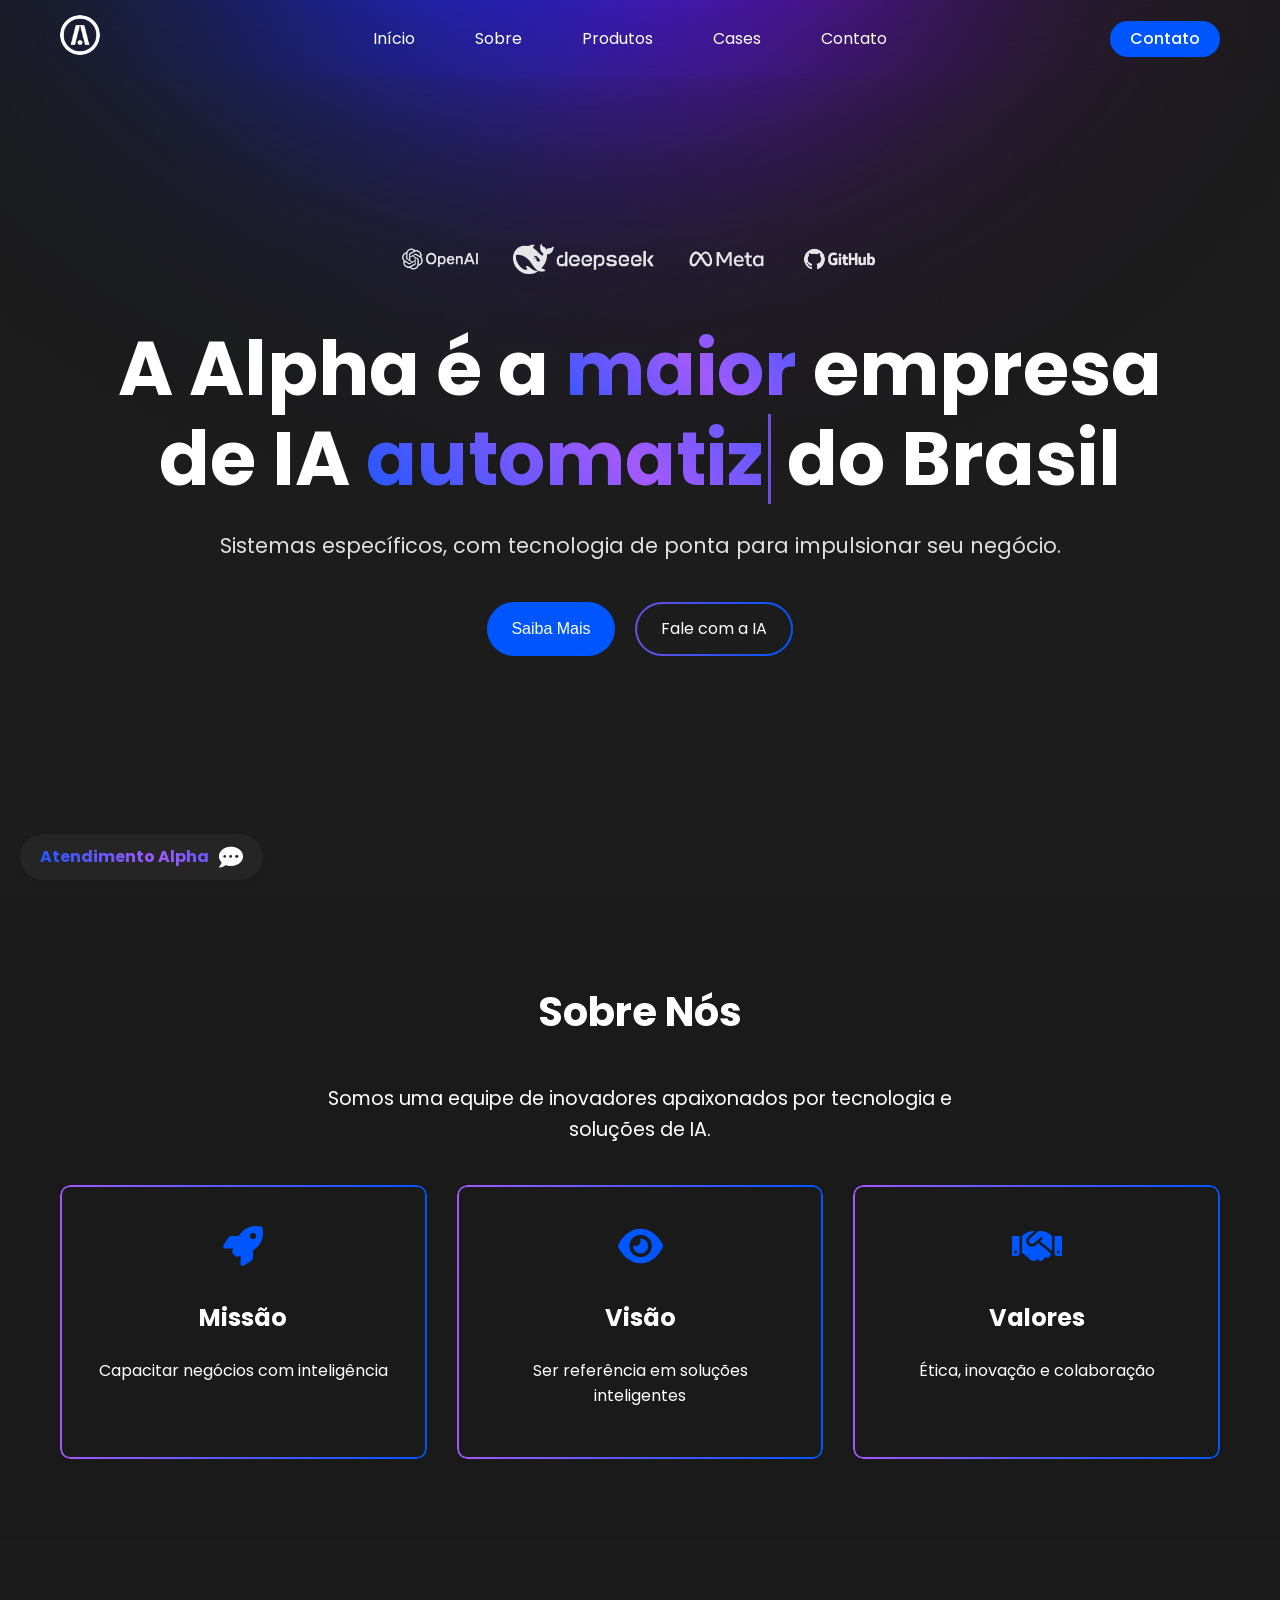
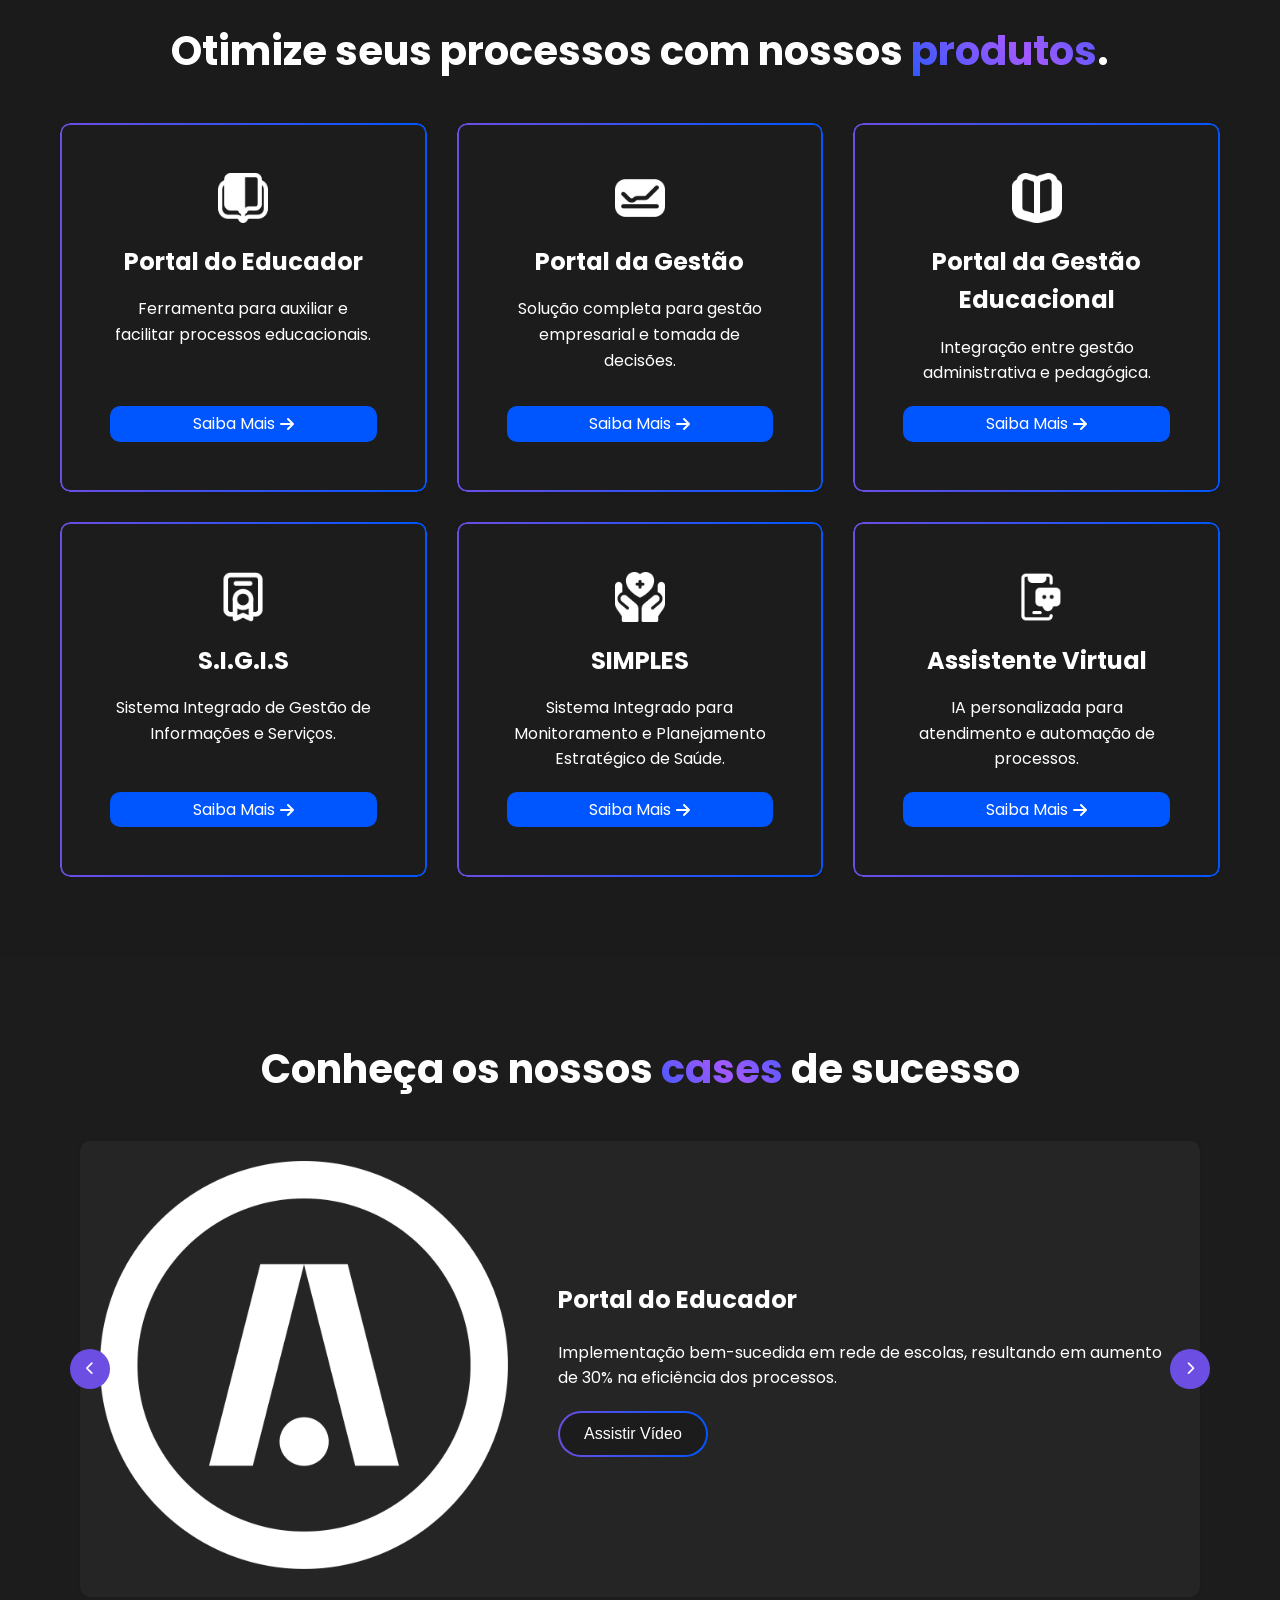
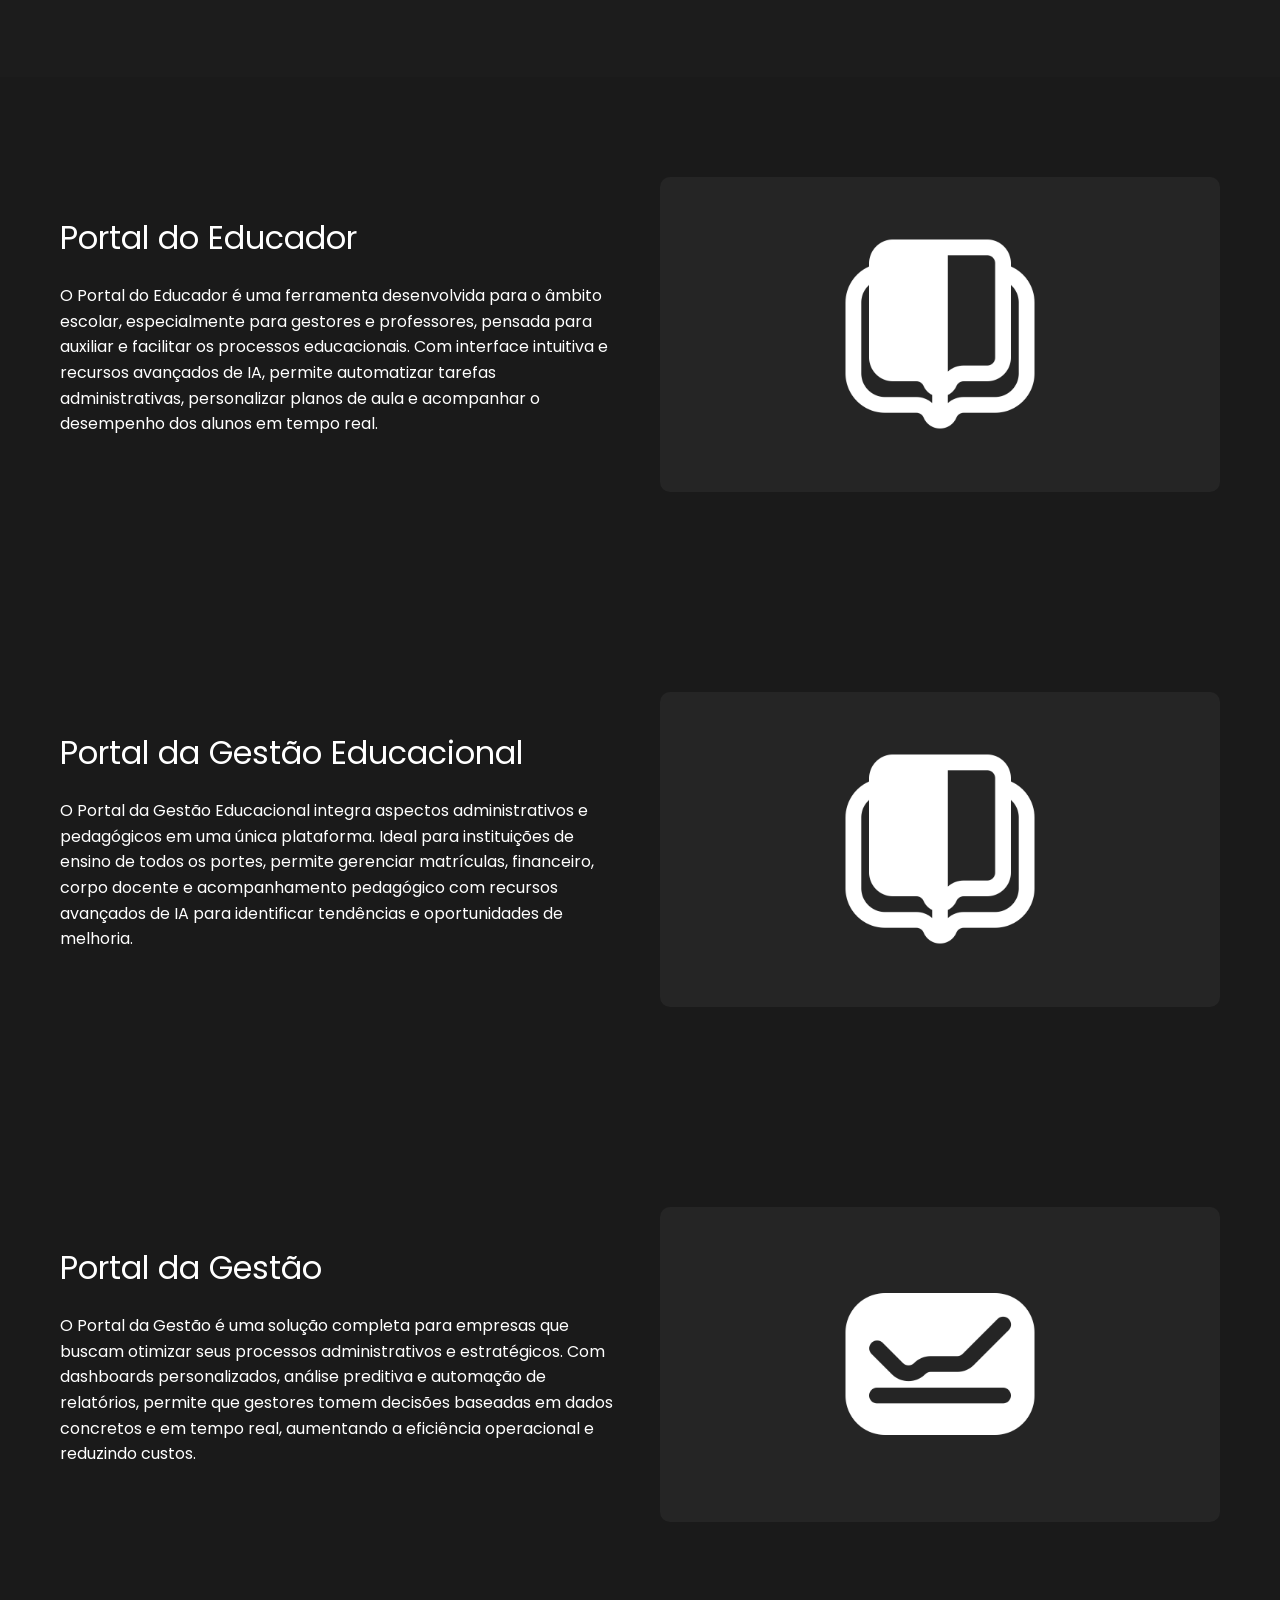
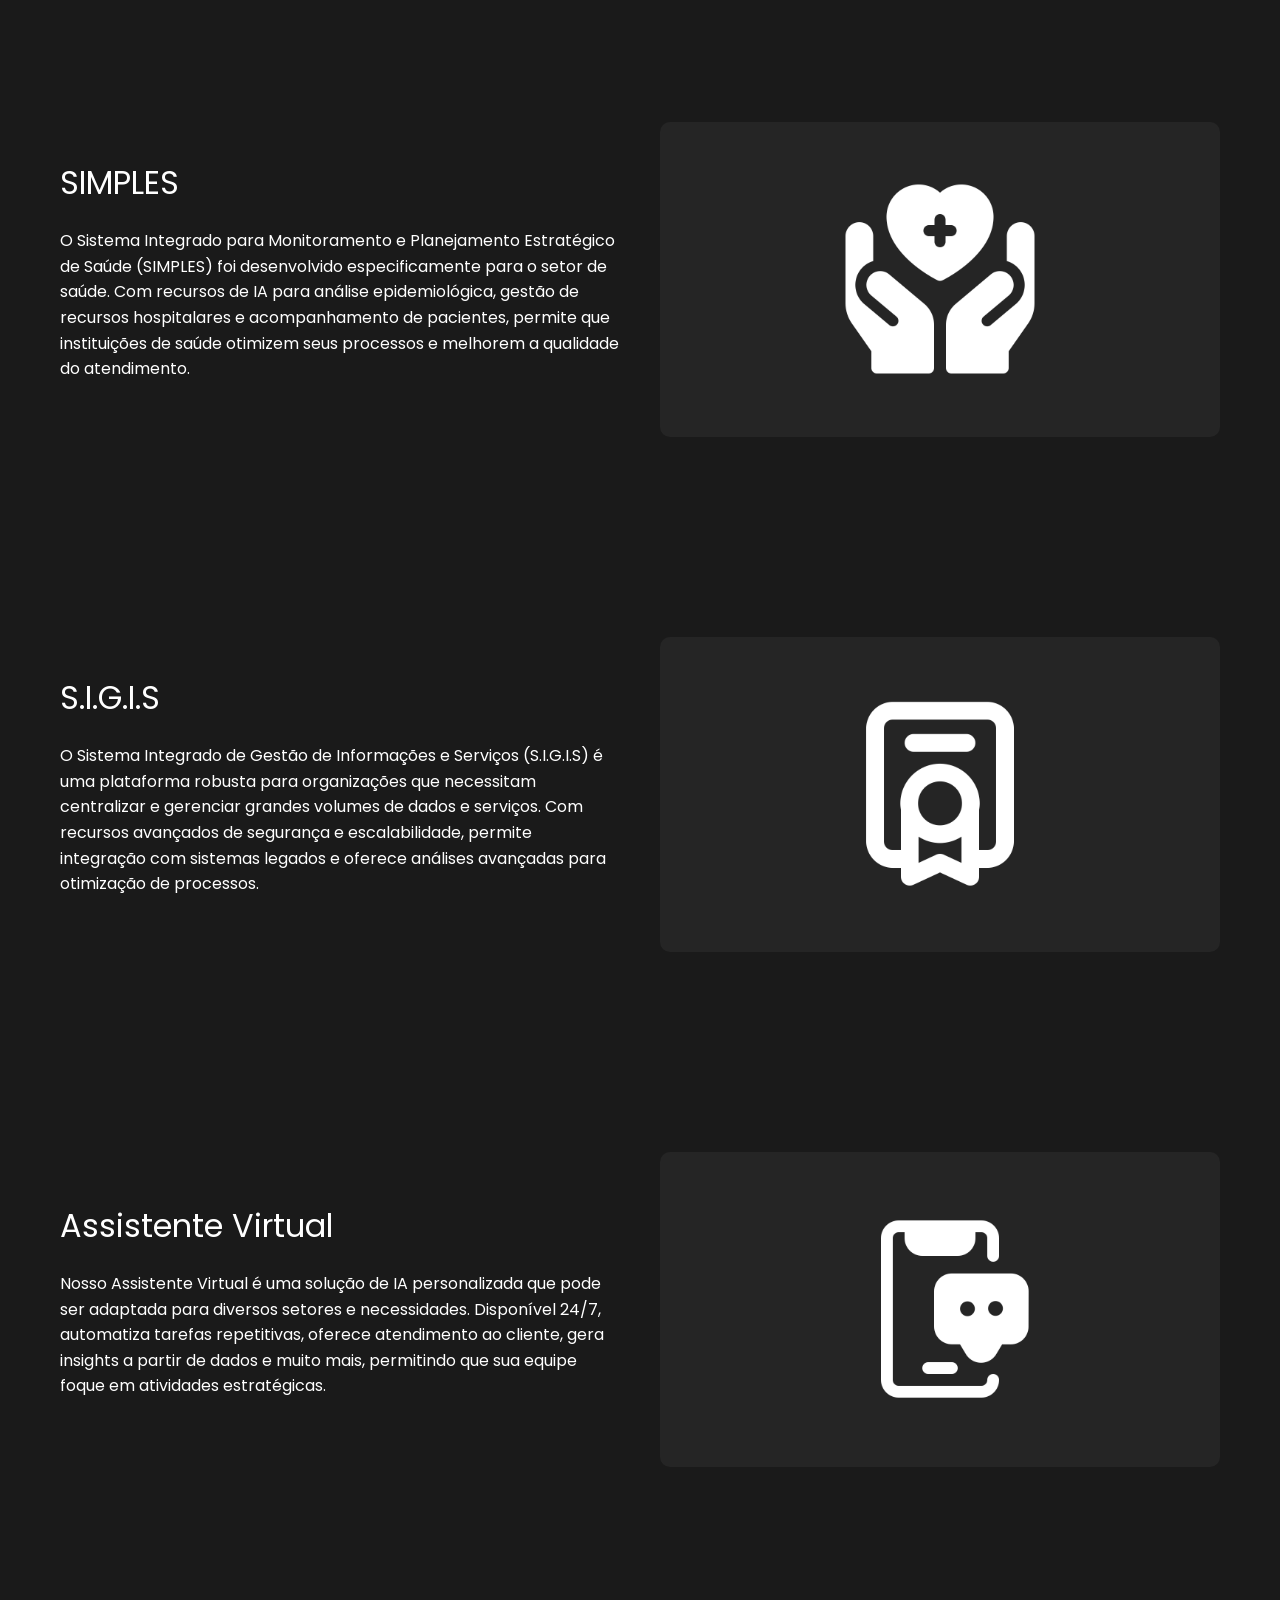
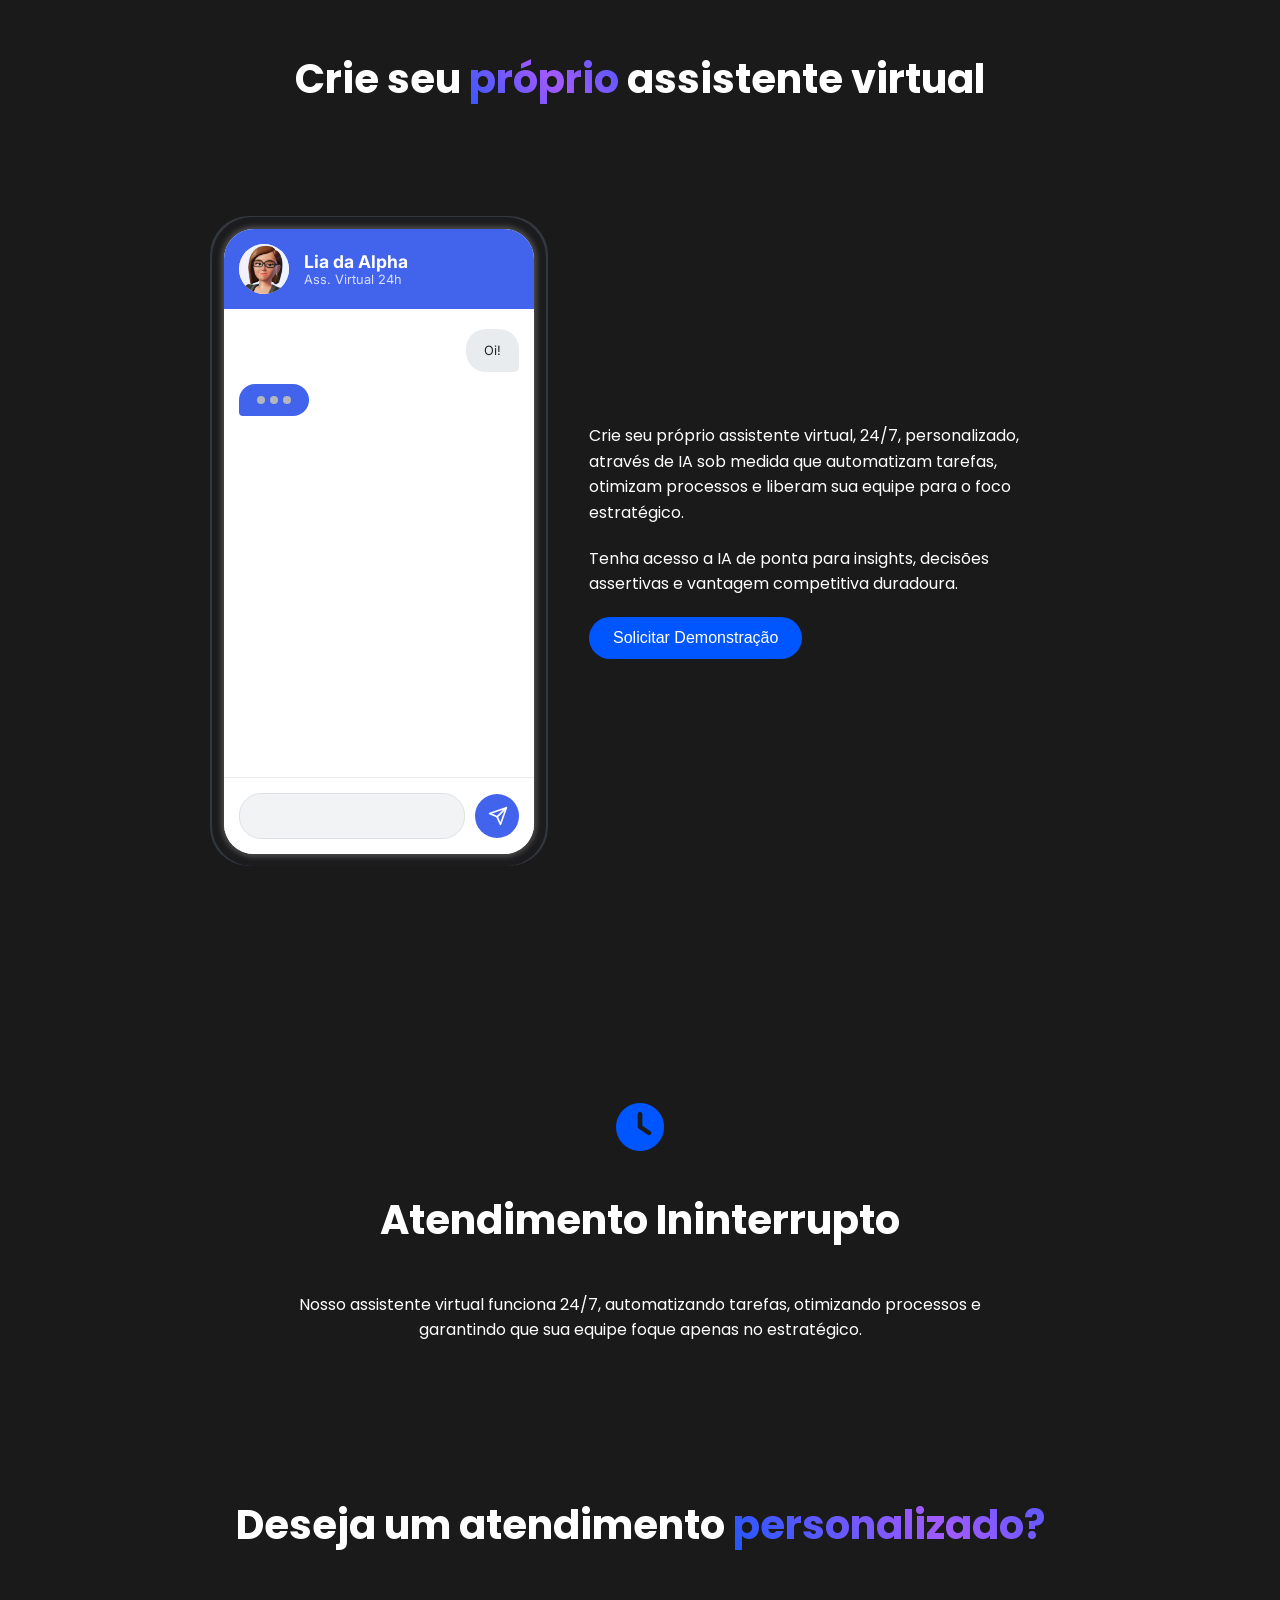
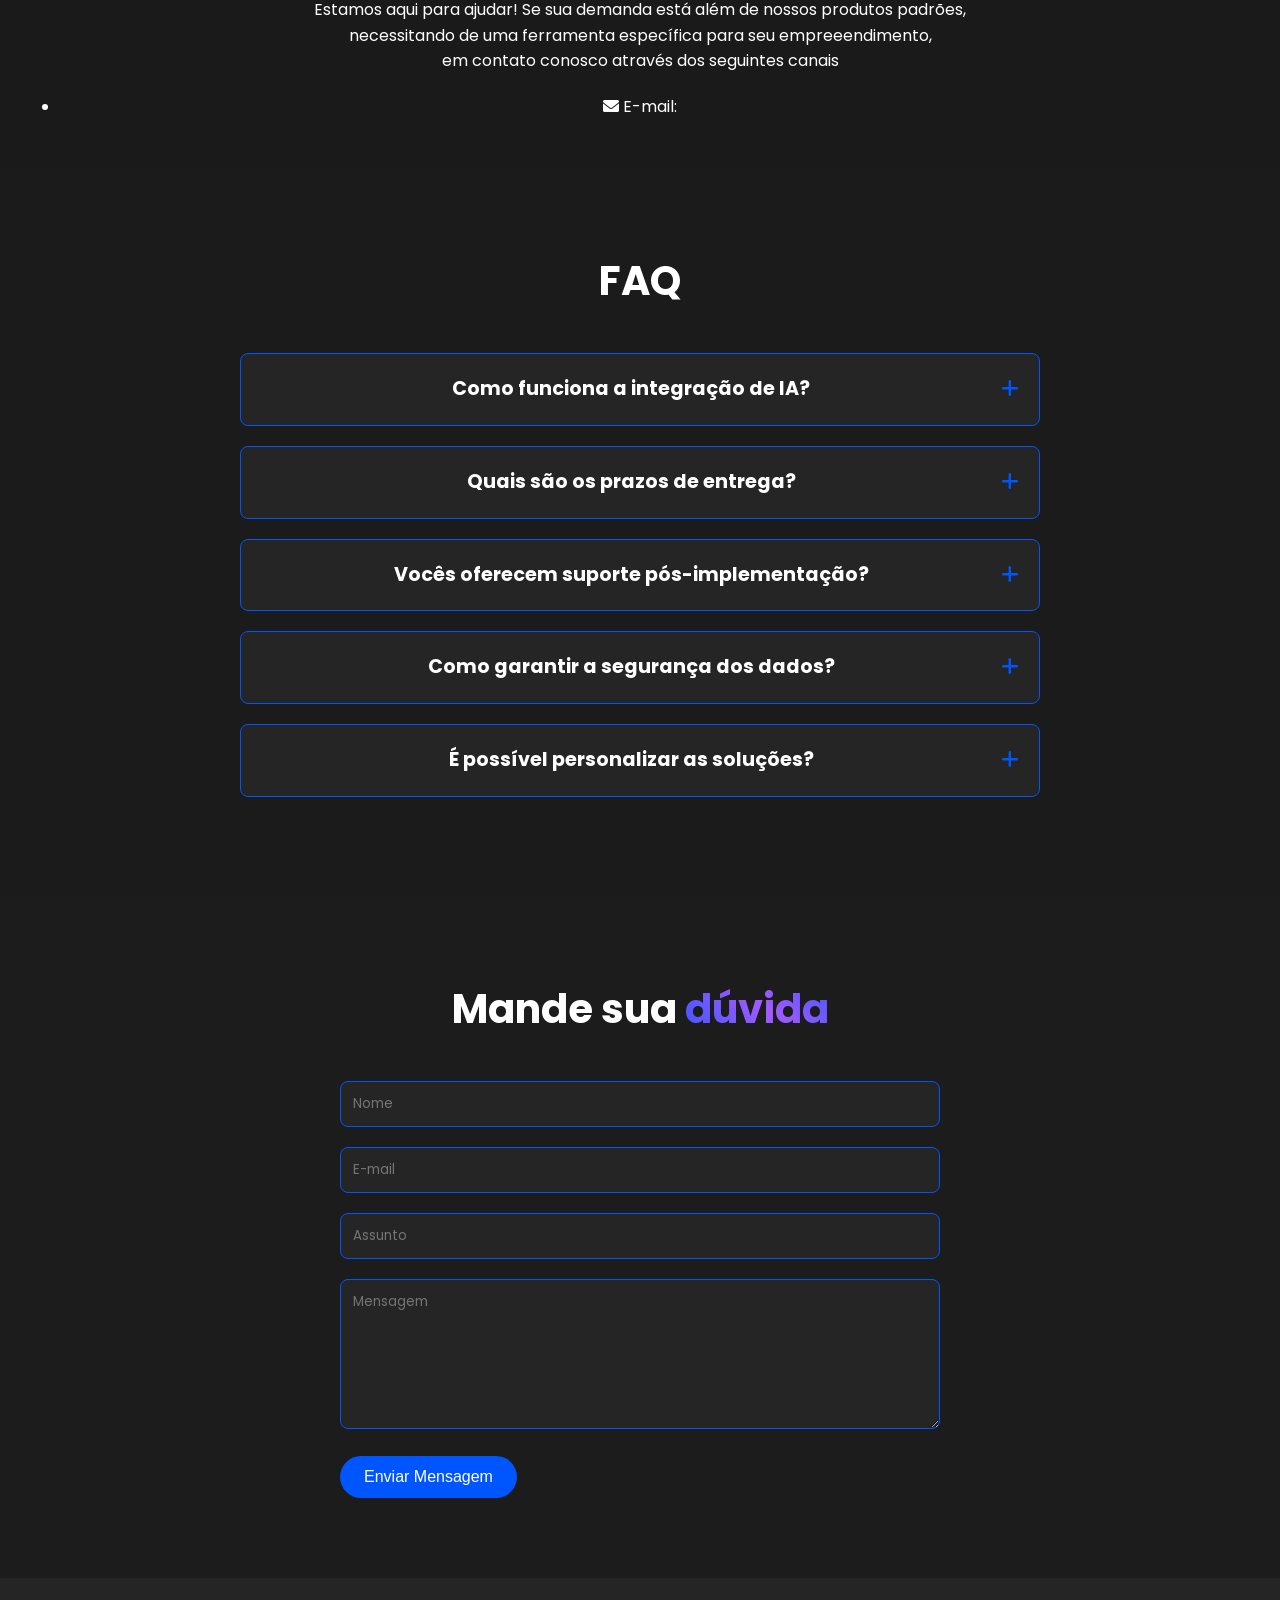
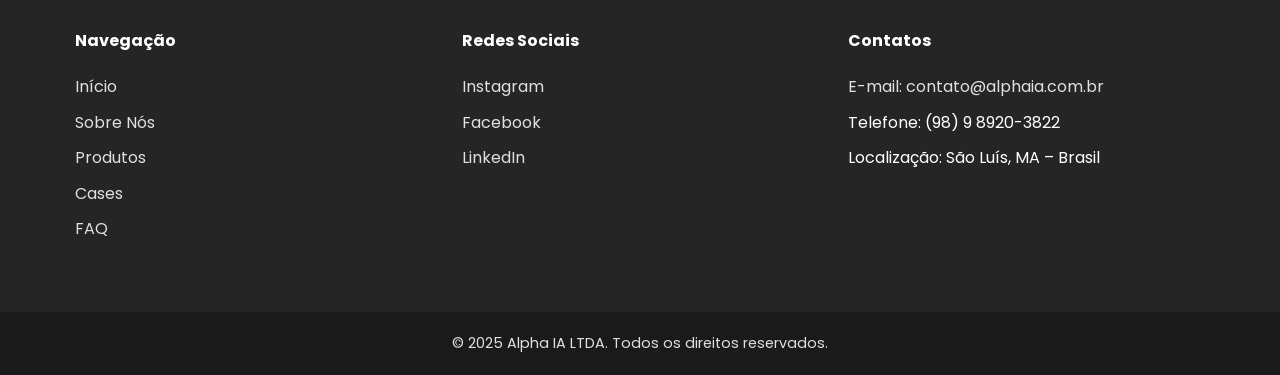
==== index.html @ b9fe07c2 "feat: initial landing page structure and styling" ====
<!DOCTYPE html>
<html lang="pt-br">
<head>
    <meta charset="UTF-8">
    <meta name="viewport" content="width=device-width, initial-scale=1.0">
    <title>Alpha IA</title>
    <link rel="stylesheet" href="css/styles.css">
    <link rel="stylesheet" href="https://cdnjs.cloudflare.com/ajax/libs/font-awesome/6.0.0/css/all.min.css">
    <link rel="preconnect" href="https://fonts.googleapis.com">
    <link rel="preconnect" href="https://fonts.gstatic.com" crossorigin>
    <link href="https://fonts.googleapis.com/css2?family=Poppins:wght@300;400;500;600;700;800&display=swap" rel="stylesheet">
    <meta name="theme-color" content="gradient-text #1a1a1a, #a25aff, #0056fe">
</head>
<body>
    <!-- Cabeçalho -->
    <header id="header">
        
        <div class="container">
            <div class="logo">
               <a href="#inicio"> <img src="images/Alpha.png" alt="Alpha IA" ></a>
            </div>
            <nav>
                <div class="menu-mobile" id="menu-toggle">
                    <span class="bar"></span>
                    <span class="bar"></span>
                    <span class="bar"></span>
                </div>
                <ul class="menu">
                    <li><a href="#inicio">Início</a></li>
                    <li><a href="#sobre">Sobre</a></li>
                    <li><a href="#produtos">Produtos</a></li>
                    <li><a href="#cases">Cases</a></li>
                    <li><a href="#contato">Contato</a></li>
                    <li class="mobile-only">Ctt<a href="#contato" class="btn-contato-mobile">Contato</a></li>
                </ul>
            </nav>
            
            <div class="header-btn">
                <a href="#contato" class="btn btn-contato">Contato</a>
            </div>
        </div>
    </header>

  

    <!-- Seção Hero -->
    <section id="inicio" class="hero">
        <div class="container">
            
            <div class="logos-parceiros">
                <img src="images/logoOpenIA.png" alt="OpenAI" class="logo-parceiro">
                <img src="images/DeepSeek_logo.png" alt="Deepseek" class="logo-parceiro">
                <img src="images/meta.png" alt="Meta" class="logo-parceiro">
                <img src="images/github.png" alt="GitHub" class="logo-parceiro">
            </div>
            <h1>A Alpha é a <span class="gradient-text">maior</span> empresa <br class="desktop-quebra"> de IA <br class="mobile-quebra"><span class="palavra-animada gradient-text">automatizada</span><br class="mobile-quebra"> do Brasil</h1>
            <p class="subtitulo">Sistemas específicos, com tecnologia de ponta para impulsionar seu negócio.</p>
            <div class="hero-buttons">
                <button class="btn btn-primary">Saiba Mais</button>
                <a class="btn btn-outline" href="#animation-frame">Fale com a IA</a>
            </div>
            
        </div>
        
    </section>

    <!-- Seção Sobre Nós -->
    <section id="sobre" class="sobre">
        <div class="container">
            <h2>Sobre Nós</h2>
            <p class="intro-text">Somos uma equipe de inovadores apaixonados por tecnologia e soluções de IA.</p>
            <div class="cards-container">
                <div class="card">
                    <div class="card-icon">
                        <i class="fas fa-rocket"></i>
                    </div>
                    <h3>Missão</h3>
                    <p>Capacitar negócios com inteligência</p>
                </div>
                <div class="card">
                    <div class="card-icon">
                        <i class="fas fa-eye"></i>
                    </div>
                    <h3>Visão</h3>
                    <p>Ser referência em soluções inteligentes</p>
                </div>
                <div class="card">
                    <div class="card-icon">
                        <i class="fas fa-handshake"></i>
                    </div>
                    <h3>Valores</h3>
                    <p>Ética, inovação e colaboração</p>
                </div>
            </div>
        </div>
    </section>

    <!-- Seção Produtos -->
    <section id="produtos" class="produtos">
        <div class="container">
            <h2>Otimize seus processos com nossos <span class="gradient-text">produtos</span>.</h2>
            <div class="produtos-grid">
                <div class="produto-card">
                    <div class="produto-icon">
                        <img src="images/Educador.png" alt="Portal do Educador">
                    </div>
                    <h3>Portal do Educador</h3>
                    <p>Ferramenta para auxiliar e facilitar processos educacionais.</p>
                    <a href="#portal-educador" class="saiba-mais">Saiba Mais <i class="fas fa-arrow-right"></i></a>
                </div>
                <div class="produto-card">
                    <div class="produto-icon">
                        <img src="images/Gestão.png" alt="Portal da Gestão">
                    </div>
                    <h3>Portal da Gestão</h3>
                    <p>Solução completa para gestão empresarial e tomada de decisões.</p>
                    <a href="#portal-gestao" class="saiba-mais">Saiba Mais <i class="fas fa-arrow-right"></i></a>
                </div>
                <div class="produto-card">
                    <div class="produto-icon">
                        <img src="images/Educacional.png" alt="Portal da Gestão Educacional">
                    </div>
                    <h3>Portal da Gestão Educacional</h3>
                    <p>Integração entre gestão administrativa e pedagógica.</p>
                    <a href="#portal-gestao-educacional" class="saiba-mais">Saiba Mais <i class="fas fa-arrow-right"></i></a>
                </div>
                <div class="produto-card">
                    <div class="produto-icon">
                        <img src="images/SIGIS.png" alt="S.I.G.I.S">
                    </div>
                    <h3>S.I.G.I.S</h3>
                    <p>Sistema Integrado de Gestão de Informações e Serviços.</p>
                    <a href="#sigis" class="saiba-mais">Saiba Mais <i class="fas fa-arrow-right"></i></a>
                </div>
                <div class="produto-card">
                    <div class="produto-icon">
                        <img src="images/saúde.png" alt="SIMPLES">
                    </div>
                    <h3>SIMPLES</h3>
                    <p>Sistema Integrado para Monitoramento e Planejamento Estratégico de Saúde.</p>
                    <a href="#simples" class="saiba-mais">Saiba Mais <i class="fas fa-arrow-right"></i></a>
                </div>
                <div class="produto-card">
                    <div class="produto-icon">
                        <img src="images/Assistente.png" alt="Assistente Virtual">
                    </div>
                    <h3>Assistente Virtual</h3>
                    <p>IA personalizada para atendimento e automação de processos.</p>
                    <a href="#assistente-virtual" class="saiba-mais">Saiba Mais <i class="fas fa-arrow-right"></i></a>
                </div>
            </div>
        </div>
    </section>

    <!-- Seção Cases de Sucesso -->
    <section id="cases" class="cases">
        <div class="container">
            <h2>Conheça os nossos <span class="gradient-text">cases</span> de sucesso</h2>
            <div class="carousel">
                <div class="carousel-container">
                    <div class="carousel-item">
                        <div class="case-content">
                            <div class="case-image">
                                <img src="images/Alpha.png" alt="Portal do Educador">
                            </div>
                            <div class="case-text">
                                <h3>Portal do Educador</h3>
                                <p>Implementação bem-sucedida em rede de escolas, resultando em aumento de 30% na eficiência dos processos.</p>
                                <button class="btn btn-outline play-video" data-video="video1">Assistir Vídeo</button>
                            </div>
                        </div>
                    </div>
                    <div class="carousel-item">
                        <div class="case-content">
                            <div class="case-image">
                                <img src="images/Alpha.png" alt="Portal da Gestão">
                            </div>
                            <div class="case-text">
                                <h3>Portal da Gestão</h3>
                                <p>Empresa do setor financeiro reduziu custos operacionais em 25% após implementação.</p>
                                <button class="btn btn-outline play-video" data-video="video2">Assistir Vídeo</button>
                            </div>
                        </div>
                    </div>
                    <div class="carousel-item">
                        <div class="case-content">
                            <div class="case-image">
                                <img src="images/Alpha.png" alt="Assistente Virtual">
                            </div>
                            <div class="case-text">
                                <h3>Assistente Virtual</h3>
                                <p>Atendimento 24/7 resultou em aumento de 40% na satisfação dos clientes.</p>
                                <button class="btn btn-outline play-video" data-video="video3">Assistir Vídeo</button>
                            </div>
                        </div>
                    </div>
                </div>
                <button class="carousel-btn prev"><i class="fas fa-chevron-left"></i></button>
                <button class="carousel-btn next"><i class="fas fa-chevron-right"></i></button>
            </div>
        </div>
    </section>

    <!-- Seções Detalhadas de Cada Produto -->
    <section id="portal-educador" class="produto-detalhe">
        <div class="container">
            <div class="produto-detalhe-content">
                <div class="produto-detalhe-text">
                    <h3>Portal do Educador</h3>
                    <p>O Portal do Educador é uma ferramenta desenvolvida para o âmbito escolar, especialmente para gestores e professores, pensada para auxiliar e facilitar os processos educacionais. Com interface intuitiva e recursos avançados de IA, permite automatizar tarefas administrativas, personalizar planos de aula e acompanhar o desempenho dos alunos em tempo real.</p>
                </div>
                <div class="produto-detalhe-video">
                    <div class="video-placeholder">
                        <img src="images/Educador.png" alt="Portal do Educador">
                    </div>
                </div>
            </div>
        </div>
    </section>

    <section id="portal-gestao-educacional" class="produto-detalhe">
        <div class="container">
            <div class="produto-detalhe-content reverse">
                <div class="produto-detalhe-video">
                    <div class="video-placeholder">
                        <img src="images/Educador.png" alt="Portal da Gestão Educacional">
                    </div>
                </div>
                <div class="produto-detalhe-text">
                    <h3>Portal da Gestão Educacional</h3>
                    <p>O Portal da Gestão Educacional integra aspectos administrativos e pedagógicos em uma única plataforma. Ideal para instituições de ensino de todos os portes, permite gerenciar matrículas, financeiro, corpo docente e acompanhamento pedagógico com recursos avançados de IA para identificar tendências e oportunidades de melhoria.</p>
                </div>
            </div>
        </div>
    </section>

    <section id="portal-gestao" class="produto-detalhe">
        <div class="container">
            <div class="produto-detalhe-content">
                <div class="produto-detalhe-text">
                    <h3>Portal da Gestão</h3>
                    <p>O Portal da Gestão é uma solução completa para empresas que buscam otimizar seus processos administrativos e estratégicos. Com dashboards personalizados, análise preditiva e automação de relatórios, permite que gestores tomem decisões baseadas em dados concretos e em tempo real, aumentando a eficiência operacional e reduzindo custos.</p>
                </div>
                <div class="produto-detalhe-video">
                    <div class="video-placeholder">
                        <img src="images/Gestão.png" alt="Portal da Gestão">
                    </div>
                </div>
            </div>
        </div>
    </section>

    <section id="simples" class="produto-detalhe">
        <div class="container">
            <div class="produto-detalhe-content reverse">
                <div class="produto-detalhe-video">
                    <div class="video-placeholder">
                        <img src="images/saúde.png" alt="SIMPLES">
                    </div>
                </div>
                <div class="produto-detalhe-text">
                    <h3>SIMPLES</h3>
                    <p>O Sistema Integrado para Monitoramento e Planejamento Estratégico de Saúde (SIMPLES) foi desenvolvido especificamente para o setor de saúde. Com recursos de IA para análise epidemiológica, gestão de recursos hospitalares e acompanhamento de pacientes, permite que instituições de saúde otimizem seus processos e melhorem a qualidade do atendimento.</p>
                </div>
            </div>
        </div>
    </section>

    <section id="sigis" class="produto-detalhe">
        <div class="container">
            <div class="produto-detalhe-content">
                <div class="produto-detalhe-text">
                    <h3>S.I.G.I.S</h3>
                    <p>O Sistema Integrado de Gestão de Informações e Serviços (S.I.G.I.S) é uma plataforma robusta para organizações que necessitam centralizar e gerenciar grandes volumes de dados e serviços. Com recursos avançados de segurança e escalabilidade, permite integração com sistemas legados e oferece análises avançadas para otimização de processos.</p>
                </div>
                <div class="produto-detalhe-video">
                    <div class="video-placeholder">
                        <img src="images/SIGIS.png" alt="S.I.G.I.S">
                    </div>
                </div>
            </div>
        </div>
    </section>

    <section id="assistente-virtual" class="produto-detalhe">
        <div class="container">
            <div class="produto-detalhe-content reverse">
                <div class="produto-detalhe-video">
                    <div class="video-placeholder">
                        <img src="images/Assistente.png" alt="Assistente Virtual">
                    </div>
                </div>
                <div class="produto-detalhe-text">
                    <h3>Assistente Virtual</h3>
                    <p>Nosso Assistente Virtual é uma solução de IA personalizada que pode ser adaptada para diversos setores e necessidades. Disponível 24/7, automatiza tarefas repetitivas, oferece atendimento ao cliente, gera insights a partir de dados e muito mais, permitindo que sua equipe foque em atividades estratégicas.</p>
                </div>
            </div>
        </div>
    </section>

    <!-- Seção Crie seu próprio assistente virtual -->
    <section id="assistente" class="assistente-virtual">
        <div class="container">
            <h2>Crie seu <span class="gradient-text">próprio</span> assistente virtual</h2>
            <div class="assistente-content">
                <div class="assistente-text">
                    <p>Crie seu próprio assistente virtual, 24/7, personalizado, através de IA sob medida que automatizam tarefas, otimizam processos e liberam sua equipe para o foco estratégico.</p> <p>Tenha acesso a IA de ponta para insights, decisões assertivas e vantagem competitiva duradoura.</p>
                    <button id="Ass" class="btn btn-primary pulse" onclick="window.open('https://wa.me/559831962178?text=Oi%2C%20Lia!%20Do%20que%20voc%C3%AA%20%C3%A9%20capaz%3F')">Solicitar Demonstração</button>
                </div>
                <div class="assistente-image">
                    
    <iframe id="animation-frame"
        src="Animations/Animation.html"
        frameborder="0"
        scrolling="no">
    </iframe>
                </div>
            </div>
        </div>
    </section>

    <!-- Seção Atendimento Ininterrupto -->
    <section id="atendimento" class="atendimento">
        <div class="container">
            <div class="atendimento-content">
                <div class="atendimento-icon">
                    <i class="fas fa-clock bounce"></i>
                </div>
                <h2>Atendimento Ininterrupto</h2>
                <p>Nosso assistente virtual funciona 24/7, automatizando tarefas, otimizando processos e garantindo que sua equipe foque apenas no estratégico.</p>
            </div>
        </div>
    </section>

     <section id="personalizado" class="personalizado">
        <div class="container">
            <h2>Deseja um atendimento <span class="gradient-text">personalizado?</span></h2>
            <p>Estamos aqui para ajudar! Se sua demanda está além de nossos produtos padrões, <br> necessitando de uma ferramenta específica para seu empreeendimento, <br>  em contato conosco através dos seguintes canais</p>
            <ul class="contato-lista">
                <li><i class="fas fa-envelope"></i> E-mail:
    </section>

    <!-- Seção FAQ -->
    <section id="faq" class="faq">
        <div class="container">
            <h2>FAQ</h2>
            <div class="faq-list">
                <div class="faq-item">
                    <div class="faq-pergunta">
                        <h3>Como funciona a integração de IA?</h3>
                        <span class="faq-icon"><i class="fas fa-plus"></i></span>
                    </div>
                    <div class="faq-resposta">
                        <p>Avaliamos seus dados, definimos modelos de ML/IA e entregamos APIs para consumo nos seus sistemas atuais.</p>
                    </div>
                </div>
                <div class="faq-item">
                    <div class="faq-pergunta">
                        <h3>Quais são os prazos de entrega?</h3>
                        <span class="faq-icon"><i class="fas fa-plus"></i></span>
                    </div>
                    <div class="faq-resposta">
                        <p>Projetos simples: 2–4 semanas; soluções mais complexas: 8–12 semanas, conforme escopo.</p>
                    </div>
                </div>
                <div class="faq-item">
                    <div class="faq-pergunta">
                        <h3>Vocês oferecem suporte pós-implementação?</h3>
                        <span class="faq-icon"><i class="fas fa-plus"></i></span>
                    </div>
                    <div class="faq-resposta">
                        <p>Sim, com planos de manutenção e monitoramento para garantir alta disponibilidade e performance.</p>
                    </div>
                </div>
                <div class="faq-item">
                    <div class="faq-pergunta">
                        <h3>Como garantir a segurança dos dados?</h3>
                        <span class="faq-icon"><i class="fas fa-plus"></i></span>
                    </div>
                    <div class="faq-resposta">
                        <p>Utilizamos protocolos de criptografia avançados e seguimos as melhores práticas de segurança da informação, garantindo total conformidade com a LGPD.</p>
                    </div>
                </div>
                <div class="faq-item">
                    <div class="faq-pergunta">
                        <h3>É possível personalizar as soluções?</h3>
                        <span class="faq-icon"><i class="fas fa-plus"></i></span>
                    </div>
                    <div class="faq-resposta">
                        <p>Sim, todas as nossas soluções são altamente personalizáveis e adaptadas às necessidades específicas de cada cliente e setor.</p>
                    </div>
                </div>
            </div>
        </div>
    </section>

    <!-- Seção Contato -->
    <section id="contato" class="contato">
        <div class="container">
            <h2>Mande sua <span class="gradient-text">dúvida</span></h2>
            <form id="contato-form">
                <div class="form-group">
                    <input type="text" name="nome" placeholder="Nome" required>
                </div>
                <div class="form-group">
                    <input type="email" name="email" placeholder="E-mail" required>
                </div>
                <div class="form-group">
                    <input type="text" name="assunto" placeholder="Assunto">
                </div>
                <div class="form-group">
                    <textarea name="mensagem" placeholder="Mensagem"></textarea>
                </div>
                <button type="submit" class="btn btn-primary">Enviar Mensagem</button>
            </form>
        </div>
    </section>

   

    <footer>
        <div class="container">
            <div class="footer-content">
                <div class="footer-links">
                    <div class="footer-column">
                        <h4>Navegação</h4>
                        <ul>
                            <li><a href="#inicio">Início</a></li>
                            <li><a href="#sobre">Sobre Nós</a></li>
                            <li><a href="#produtos">Produtos</a></li>
                            <li><a href="#cases">Cases</a></li>
                            <li><a href="#faq">FAQ</a></li>
                        </ul>
                    </div>
                    <div class="footer-column">
                        <h4>Redes Sociais</h4>
                        <ul>
                            <li><a href="#">Instagram</a></li>
                            <li><a href="#">Facebook</a></li>
                            <li><a href="#">LinkedIn</a></li>
                        </ul>
                    </div>
                    <div class="footer-column">
                        <h4>Contatos</h4>
                        <ul>
                            <li><a href="mailto:contato@alphaia.com.br">E-mail: contato@alphaia.com.br</a></li>
                            <li>Telefone: (98) 9 8920-3822</li>
                            <li>Localização: São Luís, MA – Brasil</li>
                        </ul>
                    </div>
                </div>
            </div>
        </div>
        <div class="copyright">
            <div class="container">
                <p>&copy; 2025 Alpha IA LTDA. Todos os direitos reservados.</p>
            </div>
        </div>
    </footer>

    <!-- Chat Flutuante -->
    <div id="chat-icon">
        <span class="gradient-text">Atendimento Alpha</span>
        <i class="fas fa-comment-dots"></i>
    </div>
    <div id="chat-popup">
        <div id="chat-header">
            <h4>Atendimento Alpha</h4>
            <button id="close-chat"><i class="fas fa-times"></i></button>
        </div>
        <div id="chat-messages">
            <div class="chat-message bot">
                <p>Olá! Como posso ajudar você hoje?</p>
            </div>
        </div>
        <div id="chat-input">
            <input type="text" placeholder="Digite sua mensagem...">
            <button><i class="fas fa-paper-plane"></i></button>
        </div>
    </div>

    <!-- Modal para vídeos -->
    <div id="video-modal" class="modal">
        <div class="modal-content">
            <span class="close-modal">&times;</span>
            <div class="modal-video-container">
                <iframe id="modal-video" src="" frameborder="0" allowfullscreen></iframe>
            </div>
        </div>
    </div>
    <div id="confetti-container"></div>
    <script src="js/script.js"></script>
</body>
</html>
---- css/styles.css ----
/* Reset básico */
* {
    box-sizing: border-box;
    margin: 0;
    padding: 0;
}

/* Variáveis CSS para tema escuro */
:root {
    --roxo-principal: #6c4ee3;
    --roxo-escuro: #532bc7;
    --roxo-claro: #8a6ff0;
    --azul-principal: #0056fe;
    --azul-escuro: #0d47a1;
    --azul-claro: #64b5f6;
    --fundo-escuro: rgb(28, 28, 28);
    --fundo-escuro-secundario: #1b1b1b;
    --fundo-escuro-terciario: #252525;
    --texto-claro: #ffffff;
    --texto-secundario: #e0e0e0;
    --cinza-claro:#1b1b1b;
    --cinza-medio: #1b1b1b;
    --sombra-escura: 0 2px 3px #1b1b1b;
    --sombra-roxa: 0 0 15px rgba(108, 78, 227, 0.5);
    --transicao: all 0.3s ease;
}

/* Estilos globais */
html {
    scroll-behavior: smooth;
}

body {
    font-family: 'Poppins', sans-serif;
    background-color: var(--fundo-escuro);
    color: var(--texto-claro);
    line-height: 1.6;
    overflow-x: hidden;
}

.container {
    width: 100%;
    max-width: 1200px;
    margin: 0 auto;
    padding: 0 20px;
}

section {
    padding: 80px 0;
    position: relative;
}

h1, h2, h3, h4, h5, h6 {
    margin-bottom: 20px;
    font-weight: 700;
}

h1 {
    font-size: 3rem;
    line-height: 1.2;
}

h2 {
    font-size: 2.5rem;
    text-align: center;
    margin-bottom: 40px;
}

h3 {
    font-size: 1.5rem;
}

p {
    margin-bottom: 20px;
}

a {
    color: var(--texto-claro);
    text-decoration: none;
    transition: var(--transicao);
}

img {
    max-width: 100%;
    height: auto;
}

/* Efeito de degradê animado */
@keyframes gradient {
    0% {
        background-position: 0% 50%;
    }
    100% {
        background-position: 200% 50%;
    }
}

.gradient-text {
    background: linear-gradient(50deg, #0056fe, #a25aff, #0056fe);
    background-size: 150% 200%;
    -webkit-background-clip: text;
    background-clip: text;
    -webkit-text-fill-color: transparent;
    animation: gradient 5s linear infinite alternate; 
    display: inline-block;
    font-weight: 700;
}

/* Botões */
.btn {
    font-size: 1rem;
    padding: 0.75rem 1.5rem;
    border-radius: 50px;
    cursor: pointer;
    transition: var(--transicao);
    text-decoration: none;
    display: inline-block;
    font-weight: 400;
    border: none;
}

.btn-primary {
    background-color: #0056fe;
    color: var(--texto-claro);
}

.btn-primary:hover {
    background-color: #0056fe;
    transform: height 15px;
    
}

.btn-outline {
    background-color: transparent;
    color: var(--texto-claro);
    border: 2px solid transparent;
    background: linear-gradient(var(--fundo-escuro), var(--fundo-escuro)) padding-box,
                linear-gradient(90deg, var(--roxo-principal), var(--azul-principal)) border-box;
}

.btn-outline:hover {

    color: var(--texto-claro);
    transform: scale(1.05);
}

.btn-contato {
    background-color: #0056fe;
    color: var(--texto-claro);
    padding: 5px 20px;
    border-radius: 50px;
    border: none;
    font-weight: 500;
    cursor: pointer;
    transition: var(--transicao);
}

.btn-contato:hover {
    background-color: #0056fe;
    transform: scale(1.05);
    box-shadow: 0 0 15px rgba(33, 150, 243, 0.5);
}

/* Animação de pulse */
.pulse {
    animation: pulse 4s infinite;
}

@keyframes pulse {
    0% {
        transform: scale(1);
        box-shadow: 0 0 0 0 rgba(108, 78, 227, 0.7);
    }
    70% {
        transform: scale(1.05);
        box-shadow: 0 0 0 10px rgba(108, 78, 227, 0);
    }
    100% {
        transform: scale(1);
        box-shadow: 0 0 0 0 rgba(108, 78, 227, 0);
    }
}

/* Header */
header {
    position: fixed;
    top: 0;
    left: 0;
    width: 100%;
    z-index: 1000;
    background-color: transparent; /* Começa invisível */
    backdrop-filter: blur(40px);
    box-shadow: none;
    padding: 15px 0;
    transition: background-color 0.3s, box-shadow 0.3s;
}

header.header-scrolled {
    background-color: #1a1a1ab8; /* Ou a cor desejada */
    box-shadow: 0 2px 8px rgba(0,0,0,0.15);
}

header .container {
    display: flex;
    justify-content: space-between;
    align-items: center;
    max-width: 1200px;
    padding: 0 20px;
    margin: 0 auto;
    position: relative;
}

.logo {
    flex: 0 0 60px;
    width: 60px;
    display: flex;
    align-items: center;
    justify-content: flex-start;
}

.logo img {
    height: 40px;
    border-radius: 50%;
}

nav {
    flex: 1 1 auto;
    display: flex;
    justify-content: center;
    align-items: center;
}

.menu {
    display: flex;
    list-style: none;
    margin-right: 20px;
}

.menu li {
    margin: 0 15px;
}

.menu a {
    position: relative;
    padding: 5px 0;
}

.menu a::after {
    content: '';
    position: absolute;
    bottom: 0;
    left: 0;
    width: 0;
    height: 2px;
 
    transition: var(--transicao);
}

.menu a:hover {
    color: #4080ff;
}

.menu a:hover::after {
    width: 100%;
}

/* Menu Mobile */
.menu-mobile {
    width: 40px;
    height: 40px;
    display: none;
    flex-direction: column;
    justify-content: center;
    align-items: center;
    cursor: pointer;
    position: relative;
    z-index: 2200;
    background: none;
    border: none;
    font-size: 1.5rem;
    margin-left: auto;
    color: var(--roxo-principal);
}

.menu-mobile .bar {
    display: block;
    width: 28px;
    height: 3px;
    margin: 2px 0;
    background: var(--texto-claro);
    border-radius: 2px;
    transition: 0.4s;
}

.menu-mobile.active .bar:nth-child(1) {
    transform: translateY(8px) rotate(45deg);
}
.menu-mobile.active .bar:nth-child(2) {
    opacity: 0;
}
.menu-mobile.active .bar:nth-child(3) {
    transform: translateY(-10px) rotate(-45deg);
}

.menu-mobile.active .bar:nth-child(1) {
    transform: rotate(45deg) translate(5px, 5px);
}
.menu-mobile.active .bar:nth-child(2) {
    opacity: 0;
}
.menu-mobile.active .bar:nth-child(3) {
    transform: rotate(-45deg) translate(5px, -5px);
}

@media (max-width: 768px) {
    .menu-mobile {
        display: flex !important;
   
    }
    .header-btn {
        display: none !important;
    }
}

.menu-mobile i {
    transition: var(--transicao);
}

.menu-mobile.active i {
    transform: rotate(90deg);
}

.mobile-only {
    display: none;
}

.btn-contato-mobile {
    background-color: var(--roxo-principal);
    color: var(--texto-claro);
    padding: 10px 20px;
    border-radius: 8px;
    font-weight: 600;
    display: inline-block;
    margin-top: 15px;
    text-align: center;
}
.menu {
    display: flex;
    list-style: none;
    gap: 30px;
    margin: 0;
    padding: 0;
}

.header-btn {
    flex: 0 0 60px;
    width: 60px;
    margin-left: 20px;
    display: flex;
    align-items: center;
    justify-content: flex-end;
}

/* Parceiros */
/*.parceiros {
    background-color: var(--fundo-escuro);
    padding: 100px 0 10px 0;   /* Menos espaço acima e abaixo 
    margin-top: 0;            /* Remove espaço extra acima 
    margin-bottom: 0;         /* Remove espaço extra abaixo 
    text-align: center;       /* Centraliza o conteúdo 
}*/

.logos-parceiros {
    padding: 0 0 50px 0; /* Espaço só abaixo das logos */
    display: flex;
    justify-content: center;
    align-items: center;
    flex-wrap: wrap;
    gap: 32px;
}

.logo-parceiro {
    height: 30px;
    filter: brightness(0.9);
    transition: var(--transicao);
}

.logo-parceiro:hover {
    filter: brightness(1.2);
    transform: scale(1.05);
}
@media (max-width: 1000px) {
    .logos-parceiros {
        margin-top: 5px;
        padding: 20px;
        gap: 20px;
    }
        .logo-parceiro {
        height: 15px; /* Aumenta o tamanho das logos em telas menores */
    }
        
    }


/* Hero */
.hero {
    min-height: 100vh;
    display: flex;
    align-items: center;
    position: relative;
    overflow: hidden;
    background-color: var(--fundo-escuro);
    padding-top: 100px;
    padding-bottom: 80px;
    background-image: url("../images/BackGradient.png");
    background-size: cover;
    background-position: center;
    background-repeat: no-repeat;
}


.hero .container {
    margin-bottom: 20px;
    position: relative;
    z-index: 2;
    text-align: center;       /* Já centraliza o conteúdo do hero */
}

.hero h1 {
    font-size: 75px;
    margin-bottom: 25px;
    animation: fadeInUp 1s ease;
    
}

.mobile-quebra{
    display: none;
}



@media (max-width: 768px) {

    .hero .container{
  
        padding-top: 80px; /* Menos espaço acima em telas menores */
        padding-bottom: 10px; /* Menos espaço abaixo em telas menores */
    }
.hero{ 
    min-height: 80vh;

        padding-top: 40px; /* Menos espaço acima em telas menores */
        padding-bottom: 20px; /* Menos espaço abaixo em telas menores */
    }
    .hero h1 {
        font-size:35px; /* Tamanho menor em telas menores */
    }
    .hero p{
        font-size: 1rem; /* Tamanho menor em telas menores */
    }
    .mobile-quebra{
        display: inline;
    }
    .desktop-quebra{
        display: none;
    }
}

.subtitulo {
    font-size: 1.3rem;
    margin-bottom: 30px;
    color: var(--texto-secundario);
    animation: fadeInUp 1.2s ease;
}

.hero-buttons {
   
    margin-top: 40px;
    display: flex;
    justify-content: center;
    gap: 20px;
    animation: fadeInUp 1.4s ease;
}

/* Animação de digitação */
.palavra-animada {
    border-right: 3px solid var(--roxo-principal);
    padding-right: 5px;
    display: inline-block;
}

/* Sobre */
.sobre {
    background-color: #1a1a1a;
    position: relative;
}

.intro-text {
    text-align: center;
    max-width: 700px;
    margin: 0 auto 40px;
    font-size: 1.2rem;
}

.cards-container {
    display: flex;
    justify-content: space-between;
    flex-wrap: wrap;
    gap: 30px;
}

.card {
    position: relative;
    background-color: #1a1a1a;
    border-radius: 10px;
    padding: 30px;
    flex: 1;
    min-width: 250px;
    box-shadow: var(--sombra-escura);
    transition: var(--transicao);
    text-align: center;
    z-index: 1;
    overflow: hidden;
}

.card::before {
    content: '';
    position: absolute;
    inset: 0;
    padding: 2px; /* Espessura da borda */
    border-radius: 10px;
    background: linear-gradient(90deg, #a25aff, #0056fe, var(--roxo-principal));
    background-size: 200% auto;
    animation: gradient 3s linear infinite;
    -webkit-mask: 
        linear-gradient(#fff 0 0) content-box, 
        linear-gradient(#fff 0 0);
    -webkit-mask-composite: xor;
    mask-composite: exclude;
    pointer-events: none;
    z-index: 2;
}

.card > * {
    position: relative;
    z-index: 3;
}

.card:hover {
    transform: translateY(-10px);
    box-shadow: 0 0 15px rgba(190, 133, 255, 0.5);
}

.card-icon {
    font-size: 2.5rem;
    color: #0056fe;
    margin-bottom: 20px;
}

/* Produtos */
.produtos {
    background-color: var(--fundo-escuro-secundario);
    position: relative;
}

.produtos-grid {
    display: grid;
    grid-template-columns: repeat(auto-fit, minmax(300px, 1fr));
    gap: 30px;
    margin-top: 40px;
}

.produto-card {
    background-color: var(--fundo-escuro);
    border-radius: 10px;
    padding: 50px;
    box-shadow: var(--sombra-escura);
    transition: var(--transicao);
    text-align: center;
    display: flex;
    flex-direction: column;
    height: 100%;
    position: relative;
    overflow: hidden;
}

.produto-card::before {
    content: '';
    position: absolute;
    top: 0;
    left: 0;
    right: 0;
    bottom: 0;
    border-radius: 10px;
    padding: 2px;
    background: linear-gradient(90deg, var(--roxo-principal), var(--azul-principal));
    -webkit-mask: linear-gradient(#fff 0 0) content-box, linear-gradient(#fff 0 0);
    -webkit-mask-composite: xor;
    mask-composite: exclude;
    pointer-events: none;
}

.produto-card:hover {
    transform: translateY(-10px);
    box-shadow: 0 0 20px rgba(33, 150, 243, 0.3);
}

.produto-icon {
    margin-bottom: 20px;
    height: 50px;
    display: flex;
    align-items: center;
    justify-content: center;
}

.produto-icon img {
    max-height: 100%;
    filter: brightness(1.1);
}

.produto-card h3 {
    margin-bottom: 15px;
    color: var(--texto-claro);
}

.produto-card p {
    margin-bottom: 20px;
    flex-grow: 1;
}

.saiba-mais {
    padding: 5px 10px;
    border-radius: 10px;
    background-color: #0056fe;
    color: white;
    font-weight: 400;
    display: inline-flex;
    align-items: center;
    justify-content: center;
    transition: var(--transicao);
}

.saiba-mais i {
    margin-left: 5px;
    transition: var(--transicao);
}

.saiba-mais:hover {
    padding: 8px 15px;
    color: rgb(255, 255, 255);
}

.saiba-mais:hover i {
    transform: translateX(5px);
}

/* Cases */
.cases {
    background-color: var(--fundo-escuro);
    position: relative;
}

.carousel {
    position: relative;
    margin-top: 40px;
    overflow: hidden;
}

.carousel-container {
    display: flex;
    transition: transform 0.5s ease;
}

.carousel-item {
    min-width: 100%;
    padding: 0 20px;
}

.case-content {
    display: flex;
    align-items: center;
    background-color: var(--fundo-escuro-terciario);
    border-radius: 10px;
    overflow: hidden;
    box-shadow: var(--sombra-escura);
}

.case-image {
    flex: 1;
    max-width: 40%;
    padding: 20px;
}

.case-text {
    flex: 1.5;
    padding: 30px;
}

.carousel-btn {
    position: absolute;
    top: 50%;
    transform: translateY(-50%);
    background-color: var(--roxo-principal);
    color: var(--texto-claro);
    border: none;
    width: 40px;
    height: 40px;
    border-radius: 50%;
    display: flex;
    align-items: center;
    justify-content: center;
    cursor: pointer;
    z-index: 10;
    transition: var(--transicao);
}

.carousel-btn:hover {
    background-color: var(--roxo-escuro);
}

.prev {
    left: 10px;
}

.next {
    right: 10px;
}

/* Produto Detalhe */
.produto-detalhe {
    padding: 100px 0;
    background-color: #1a1a1a;
}

.produto-detalhe:nth-child(odd) {
    background-color: #1a1a1a;
}

.produto-detalhe-content {
    display: flex;
    align-items: center;
    gap: 40px;
}

.produto-detalhe-content.reverse {
    flex-direction: row-reverse;
}

.produto-detalhe-text {
    flex: 1;
}

.produto-detalhe-text h3 {
    font-weight: 400;
    font-size: 2rem;
    margin-bottom: 20px;
}

.produto-detalhe-video {
    flex: 1;
}

.video-placeholder {
    width: 100%;
    padding-bottom: 56.25%; /* 16:9 */
    position: relative;
    background-color: var(--fundo-escuro-terciario);
    border-radius: 10px;
    overflow: hidden;
}

.video-placeholder img {
    position: absolute;
    top: 50%;
    left: 50%;
    transform: translate(-50%, -50%);
    max-width: 60%;
    max-height: 60%;
}

/* Assistente Virtual */
.assistente-virtual {
    background-color: #1a1a1a;
    position: relative;
    overflow: hidden;
    
}

.assistente-content {
    display: flex;
    align-items: center;
    justify-content: center;
    gap: 0px;
    margin-top: 40px;
    flex-direction: row-reverse;
}

.assistente-text {
    
    width: auto;
    padding: 20px; 
    flex: 0 0 45%;
    margin: 0;
}

.assistente-image {
    width: 380px;
    height: 780px;
    display: flex;
    justify-content: center;
    align-items: center;
    flex: none;
    min-width: 0;
    min-height: 0;
    max-width: 100%;
    max-height: 100%;
    /* Remove flex-basis e min/max-width extras */
}

.assistente-image img {

    width: 100%;
    height: auto;
    max-width: 100%;
    animation: float 3s ease-in-out infinite;
}

.assistente-image iframe {
    width: 338px;
    height: 650px;
    border-radius: 39px;
    border: none;
    display: block;
    background: #1c1c1e;
    /* Remova max-width e max-height para não distorcer */
}

@keyframes float {
    0%, 100% {
        transform: translateY(0);
    }
    50% {
        transform: translateY(-20px);
    }
}

/* Atendimento */
.atendimento {
    background-color: #1a1a1a;
    text-align: center;
    position: relative;
}

.atendimento-content {
    max-width: 700px;
    margin: 0 auto;
}

.atendimento-icon {
    font-size: 3rem;
    color: var(--azul-principal);
    margin-bottom: 20px;
}

.bounce {
    animation: bounce 2s infinite;
}

@keyframes bounce {
    0%, 20%, 50%, 80%, 100% {
        transform: translateY(0);
    }
    40% {
        transform: translateY(-20px);
    }
    60% {
        transform: translateY(-10px);
    }
}



/* personalizados */
.personalizado{
    background-color: #1a1a1a;
    padding: 50px 0;
    position: relative;
    text-align: center;
}
.personalizado p{
    display: flex;
    justify-content: center;
    align-items: center;
    color: var(--texto-claro);
    margin-bottom: 20px;
}
/* FAQ */
.faq {
    background-color: var(--fundo-escuro-secundario);
    position: relative;
}

.faq-list {
    max-width: 800px;
    margin: 0 auto;
}

.faq-item {
    margin-bottom: 20px;
    border: 1px solid var(--azul-principal);
    border-radius: 8px;
    overflow: hidden;
    background-color: var(--fundo-escuro-terciario);
}

.faq-pergunta {
    padding: 20px;
    display: flex;
    justify-content: space-between;
    align-items: center;
    cursor: pointer;
    transition: var(--transicao);
}

.faq-pergunta:hover {
    background-color: rgba(33, 150, 243, 0.1);
}

.faq-pergunta h3 {
    margin: 0;
    font-size: 1.2rem;
    text-align: center;
    flex-grow: 1;
}

.faq-icon {
    color: var(--azul-principal);
    font-size: 1.2rem;
    transition: var(--transicao);
}

.faq-item.active .faq-icon i {
    transform: rotate(45deg);
}

.faq-resposta {
    max-height: 0;
    overflow: hidden;
    transition: max-height 0.3s ease;
}

.faq-resposta p {
    padding: 0 20px 20px;
    margin: 0;
}

.faq-item.active .faq-resposta {
    max-height: 200px;
}

/* Contato */
.contato {
    background-color: var(--fundo-escuro);
    position: relative;
}

form {
    max-width: 600px;
    margin: 0 auto;
}

.form-group {
    margin-bottom: 20px;
}

input, textarea {
    width: 100%;
    padding: 12px;
    border: 1px solid var(--azul-principal);
    border-radius: 8px;
    background-color: var(--fundo-escuro-terciario);
    color: var(--texto-claro);
    font-family: inherit;
}

textarea {
    min-height: 150px;
    resize: vertical;
}

input:focus, textarea:focus {
    outline: none;
    border-color: var(--roxo-principal);
    box-shadow: 0 0 0 2px rgba(108, 78, 227, 0.2);
}

/* Footer */
footer {
    background-color: var(--fundo-escuro-terciario);
    padding: 50px 0 0;
    position: relative;
}

.footer-content {
    display: flex;
    flex-direction: column;
    align-items: center;
}

.footer-links {
    display: flex;
    justify-content: space-between;
    width: 100%;
    margin-bottom: 30px;
}

.footer-column {
    flex: 1;
    padding: 0 15px;
}

.footer-column h4 {
    margin-bottom: 20px;
    color: var(--texto-claro);
}

.footer-column ul {
    list-style: none;
}

.footer-column ul li {
    margin-bottom: 10px;
}

.footer-column ul li a {
    color: var(--texto-secundario);
    transition: var(--transicao);
}

.footer-column ul li a:hover {
    color: var(--azul-principal);
}

.copyright {
    background-color: #1a1a1a;
    padding: 20px 0;
    margin-top: 30px;
    text-align: center;
}

.copyright p {
    margin: 0;
    color: var(--texto-secundario);
    font-size: 0.9rem;
}

/* Chat */
#chat-icon {
    position: fixed;
    bottom: 20px;
    left: 20px;
    display: flex;
    align-items: center;
    background-color: var(--fundo-escuro-terciario);
    border-radius: 50px;
    padding: 10px 20px;
    box-shadow: var(--sombra-escura);
    cursor: pointer;
    z-index: 999;
    animation: bounce-chat 8s infinite;
}

#chat-icon i {
    font-size: 1.5rem;
    color: var(--texto-claro);
    margin-left: 10px;
}

@keyframes bounce-chat {
    0%, 100% {
        transform: translateY(0);
    }
    50% {
        transform: translateY(-10px);
    }
}

#chat-popup {
    position: fixed;
    bottom: 90px;
    left: 20px;
    width: 350px;
    max-width: 90%;
    background-color: var(--fundo-escuro-terciario);
    border-radius: 10px;
    box-shadow: var(--sombra-escura);
    display: none;
    flex-direction: column;
    overflow: hidden;
    z-index: 999;
    border: 1px solid var(--azul-principal);
}

#chat-header {
    background: linear-gradient(90deg, var(--roxo-principal), var(--azul-principal));
    color: var(--texto-claro);
    padding: 15px;
    display: flex;
    justify-content: space-between;
    align-items: center;
}

#chat-header h4 {
    margin: 0;
}

#close-chat {
    background: none;
    border: none;
    color: var(--texto-claro);
    font-size: 1.2rem;
    cursor: pointer;
}

#chat-messages {
    padding: 15px;
    height: 300px;
    overflow-y: auto;
    background-color: var(--fundo-escuro);
}

.chat-message {
    margin-bottom: 15px;
    max-width: 80%;
}

.chat-message p {
    padding: 10px 15px;
    border-radius: 15px;
    margin: 0;
}

.chat-message.user {
    margin-left: auto;
}

.chat-message.user p {
    background: linear-gradient(90deg, var(--roxo-principal), var(--azul-principal));
    color: var(--texto-claro);
    border-top-right-radius: 0;
}

.chat-message.bot p {
    background-color: var(--fundo-escuro-terciario);
    color: var(--texto-claro);
    border-top-left-radius: 0;
}

#chat-input {
    display: flex;
    border-top: 1px solid var(--azul-principal);
}

#chat-input input {
    flex: 1;
    border: none;
    padding: 15px;
    background-color: var(--fundo-escuro-terciario);
}

#chat-input button {
    background: linear-gradient(90deg, var(--roxo-principal), var(--azul-principal));
    color: var(--texto-claro);
    border: none;
    padding: 0 20px;
    cursor: pointer;
    transition: var(--transicao);
}

#chat-input button:hover {
    opacity: 0.9;
}

/* Modal */
.modal {
    display: none;
    position: fixed;
    top: 0;
    left: 0;
    width: 100%;
    height: 100%;
    background-color: rgba(0, 0, 0, 0.8);
    z-index: 1001;
    overflow: auto;
    align-items: center;
    justify-content: center;
}

.modal-content {
    background-color: var(--fundo-escuro-terciario);
    margin: auto;
    padding: 20px;
    border-radius: 10px;
    max-width: 800px;
    width: 90%;
    position: relative;
    box-shadow: var(--sombra-escura);
    animation: modalFadeIn 0.3s;
}

@keyframes modalFadeIn {
    from {
        opacity: 0;
        transform: translateY(-50px);
    }
    to {
        opacity: 1;
        transform: translateY(0);
    }
}

.close-modal {
    position: absolute;
    top: 10px;
    right: 20px;
    font-size: 28px;
    font-weight: bold;
    color: var(--texto-secundario);
    cursor: pointer;
    transition: var(--transicao);
}

.close-modal:hover {
    color: var(--azul-principal);
}

.modal-video-container {
    position: relative;
    padding-bottom: 56.25%; /* 16:9 */
    height: 0;
    overflow: hidden;
}

.modal-video-container iframe {
    position: absolute;
    top: 0;
    left: 0;
    width: 100%;
    height: 100%;
}

/* Animações */
@keyframes fadeInUp {
    from {
        opacity: 0;
        transform: translateY(30px);
    }
    to {
        opacity: 1;
        transform: translateY(0);
    }
}

.section-fade-in {
    opacity: 0;
    transform: translateY(30px);
    transition: all 0.8s ease;
}

.section-fade-in.visible {
    opacity: 1;
    transform: translateY(0);
}

/* Media Queries */
@media (max-width: 992px) {
    h1 {
        font-size: 2.5rem;
    }
    
    h2 {
        font-size: 2rem;
    }
    
    .assistente-content {
        flex-direction: column-reverse;
    }
    
    .case-content {
        flex-direction: column;
    }
    
    .case-image {
        max-width: 100%;
    }
    
    .produto-detalhe-content,
    .produto-detalhe-content.reverse {
        flex-direction: column;
    }
    
    .footer-links {
        flex-direction: column;
    }
    
    .footer-column {
        margin-bottom: 30px;
    }
}

@media (max-width: 768px) {
    .menu {
        display: flex;
        flex-direction: column;
        justify-content: center;
        align-items: flex-start;
        position: fixed;
        top: 0;
        left: 0;
        width: 100vw;
        height: 100vh;
        background: rgba(26, 26, 26, 0.983); /* translúcido */
        backdrop-filter: blur(40px);
        -webkit-backdrop-filter: blur(40px); /* para Safari/Chrome */
        box-shadow: none;
        padding: 0;
        margin: 0;
        max-height: 0;
        opacity: 0;
        overflow: hidden;
        transition: max-height 0.4s cubic-bezier(.4,0,.2,1), opacity 0.3s;
        z-index: 2000;
        pointer-events: none;
    }
    .menu.active {
        max-height: 100vh;
        opacity: 1;
        pointer-events: auto;
        padding: 0;
        background-color: #1a1a1afd;
        backdrop-filter: blur(40px);
        -webkit-backdrop-filter: blur(40px);
    }
    .menu li {
        margin: 1px 50px;
        text-align: left;
        align-items: left;
        padding: 0px 20px;
    
        
    }
    .menu a {
        color: var(--texto-claro);
        font-size: 2rem;
        text-align: left;
    }
    .menu-mobile {
        display: block;
        margin-left: auto;
        margin-right: 0;
        z-index: 2200;
        background-color: transparent;
    }
    .header-btn {
        display: none !important;
    }
}

@media (max-width: 576px) {
    section {
        padding: 60px 0;
    }
    
    h1 {
        font-size: 1.8rem;
    }
    
    h2 {
        font-size: 1.5rem;
    }
    
    .btn {
        width: 100%;
    }
    
    #chat-popup {
        left: 10px;
        right: 10px;
        width: calc(100% - 20px);
    }
}

@media (max-width: 480px) {
    .assistente-image,
    .assistente-image iframe {
        width: 80vw;
         /* Mantém a proporção 380x780 */
        min-width: 79vw;
        min-height: 78vw;
        border-radius: 42px;
    }
}

/* Confetti */
#confetti-container {
    position: fixed;
    top: 0;
    left: 0;
    width: 100%;
    height: 100%;
    pointer-events: none;
    overflow: hidden;
    z-index: 9999;
}

.confetti {
    position: absolute;
    display: block;
    width: 5px;
    height: 5px;
    border-radius: 50%;
    background: #fff;
    opacity: 0;
    animation: confetti-fall 5s cubic-bezier(0.18, 0.73, 0.35, 0.97) forwards;
}

@keyframes confetti-fall {
    0% {
        opacity: 0;
        transform: translate(-50%, -50%) rotate(0deg);
    }
    10% {
        opacity: 1;
    }
    80% {
        transform: translate(-50%, 100vh) rotate(720deg);
    }
    100% {
        opacity: 0;
        transform: translate(-50%, 100vh) rotate(720deg);
    }
}
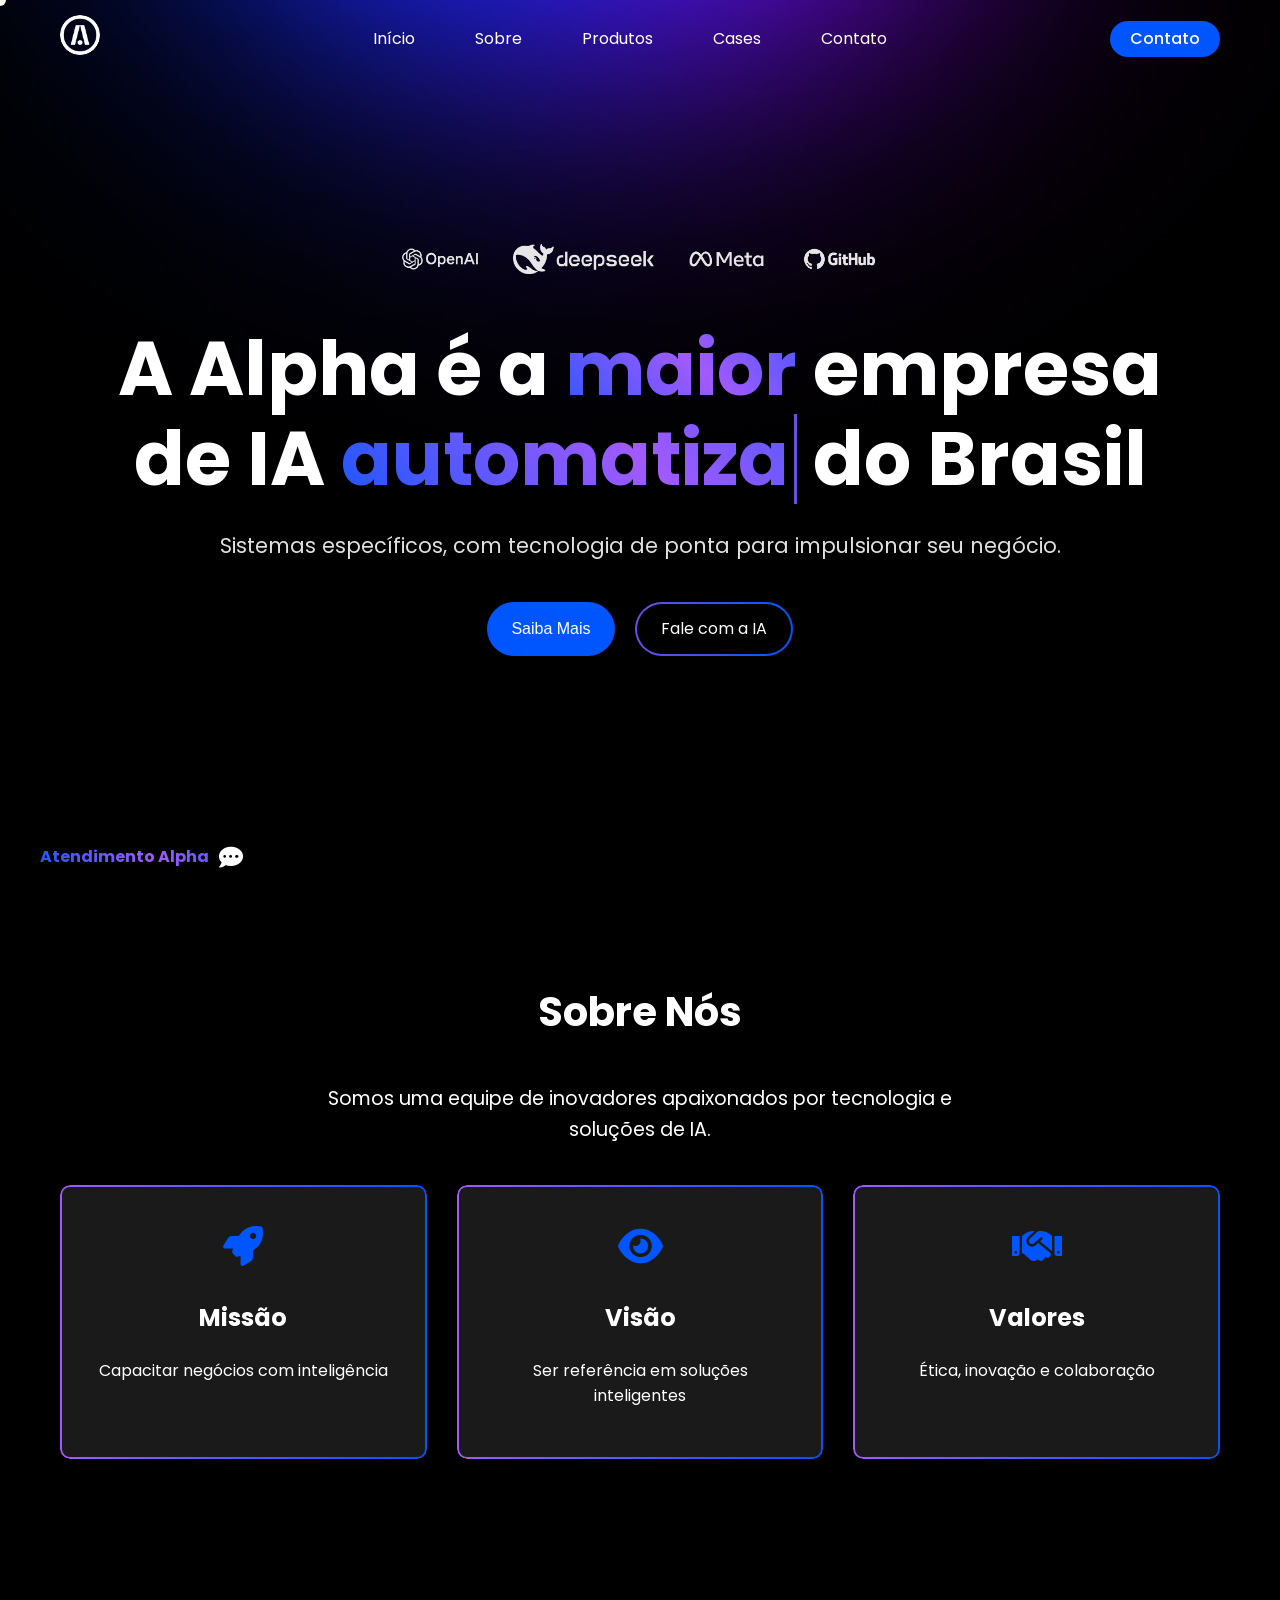
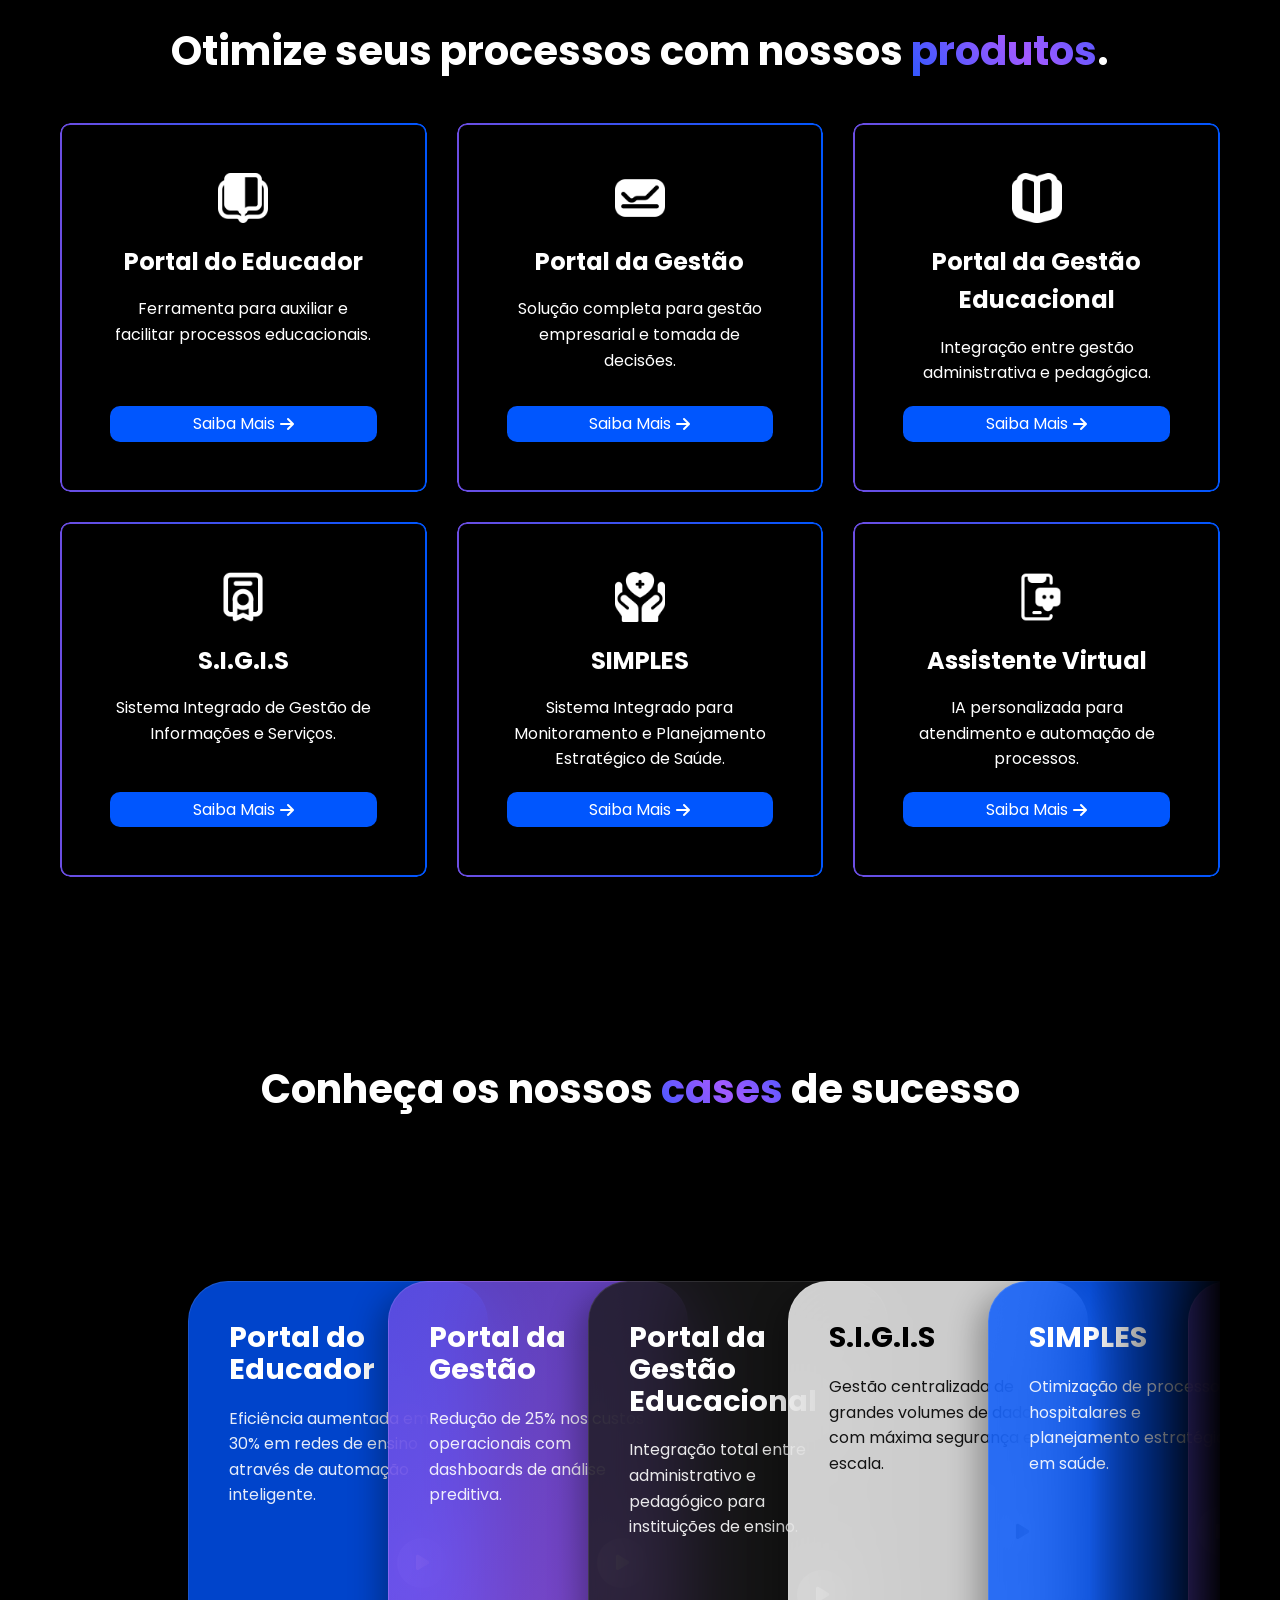
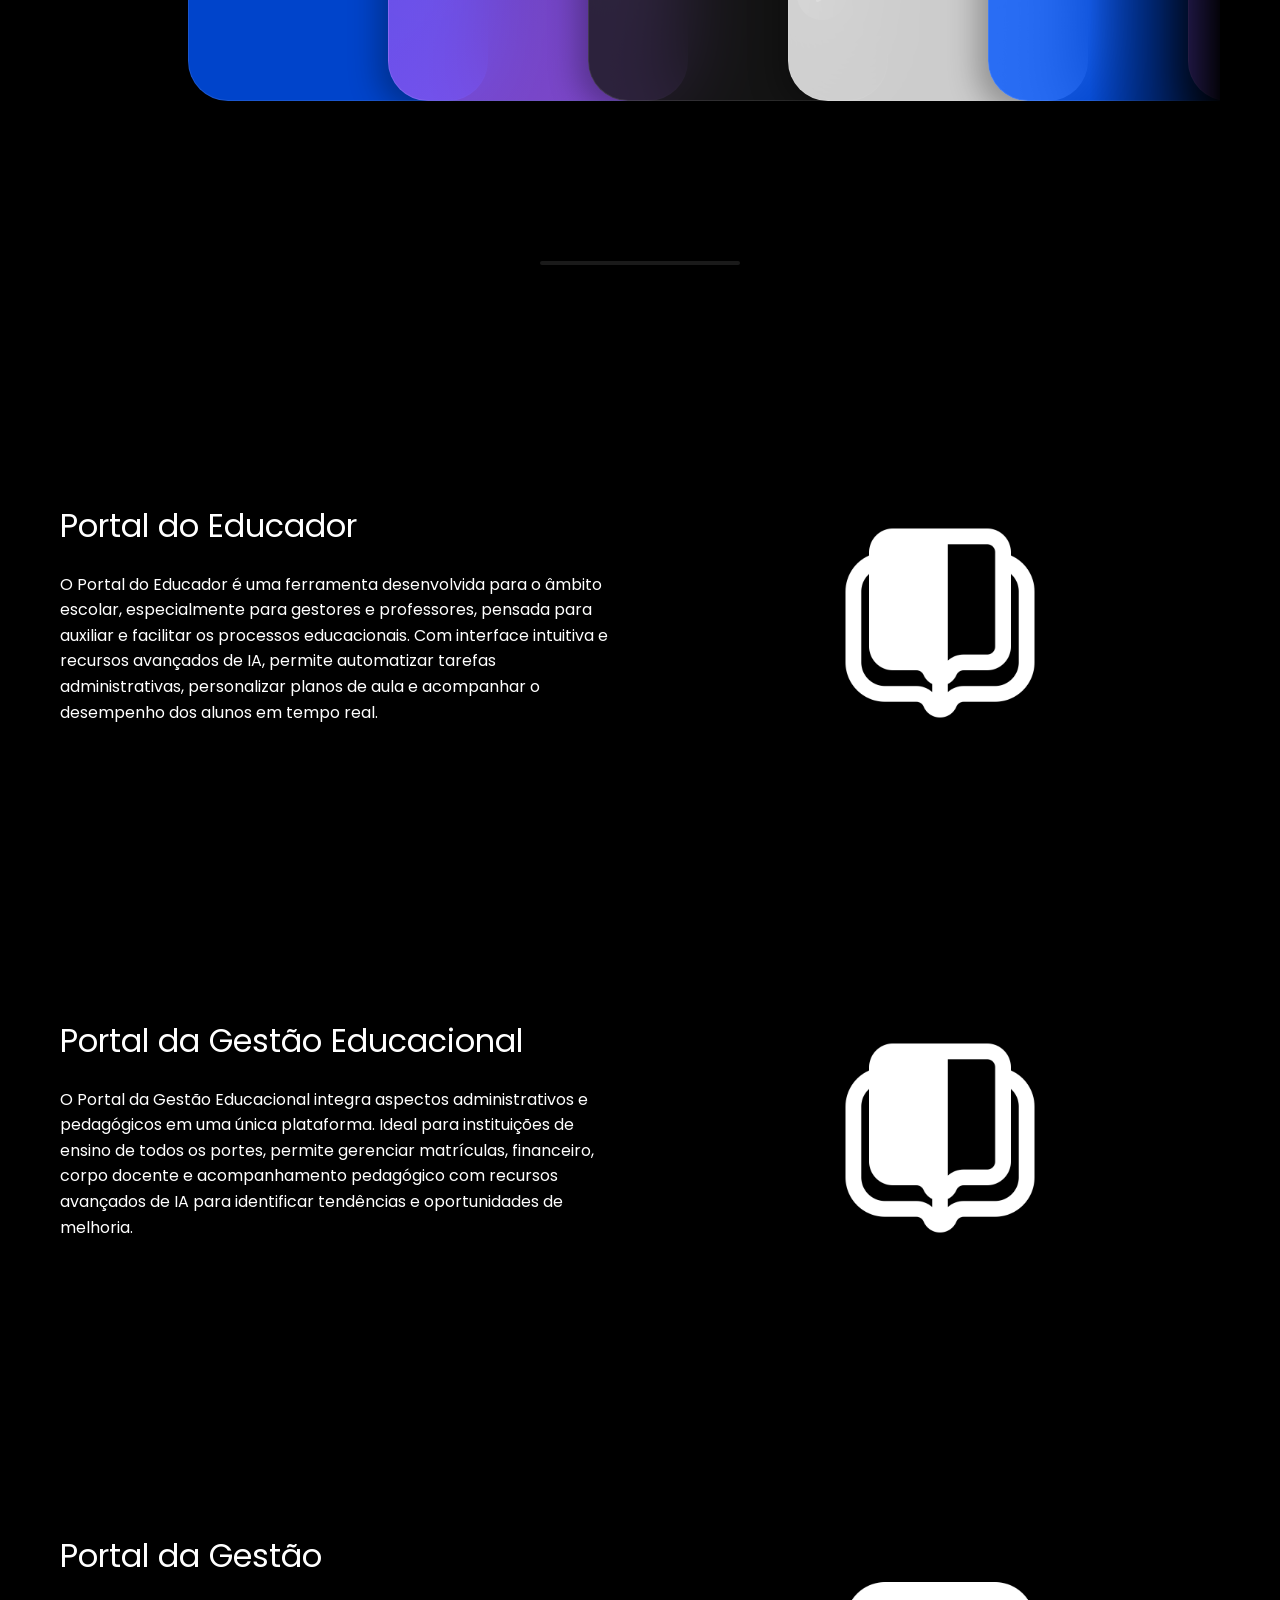
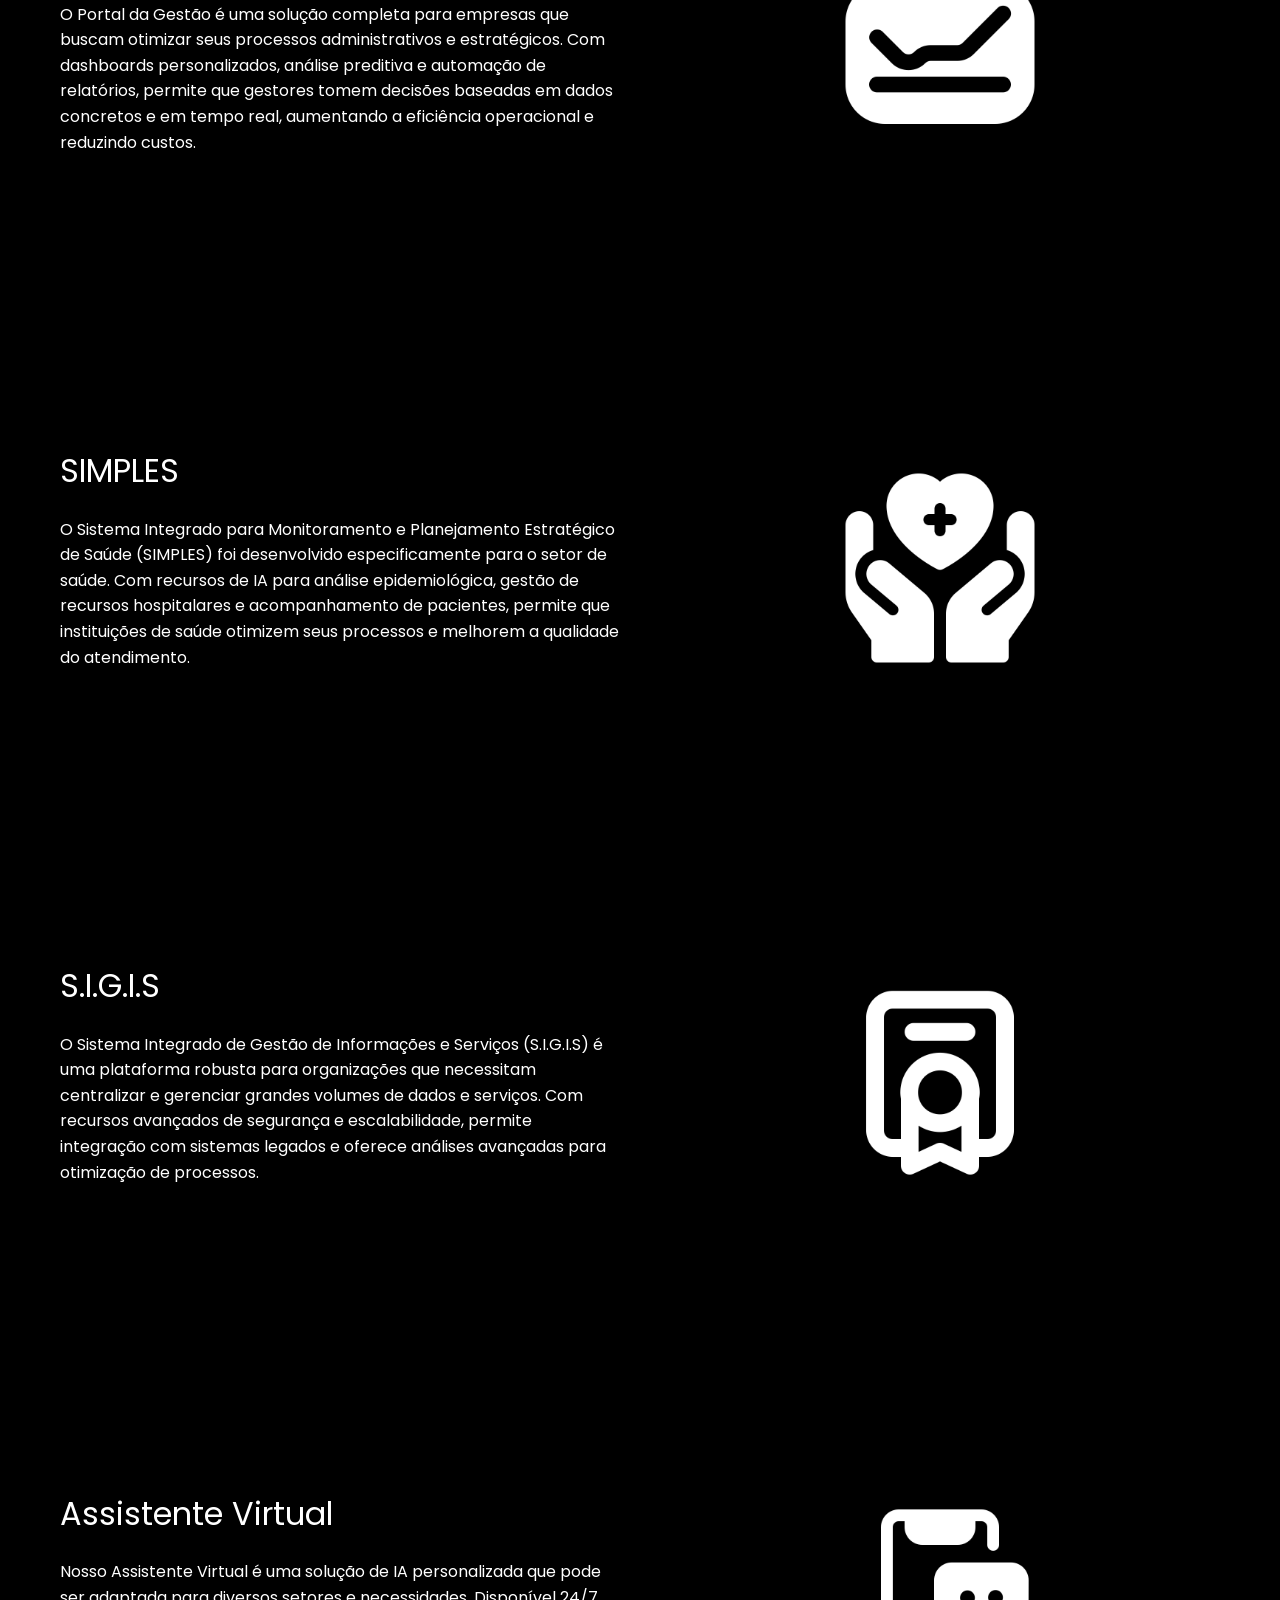
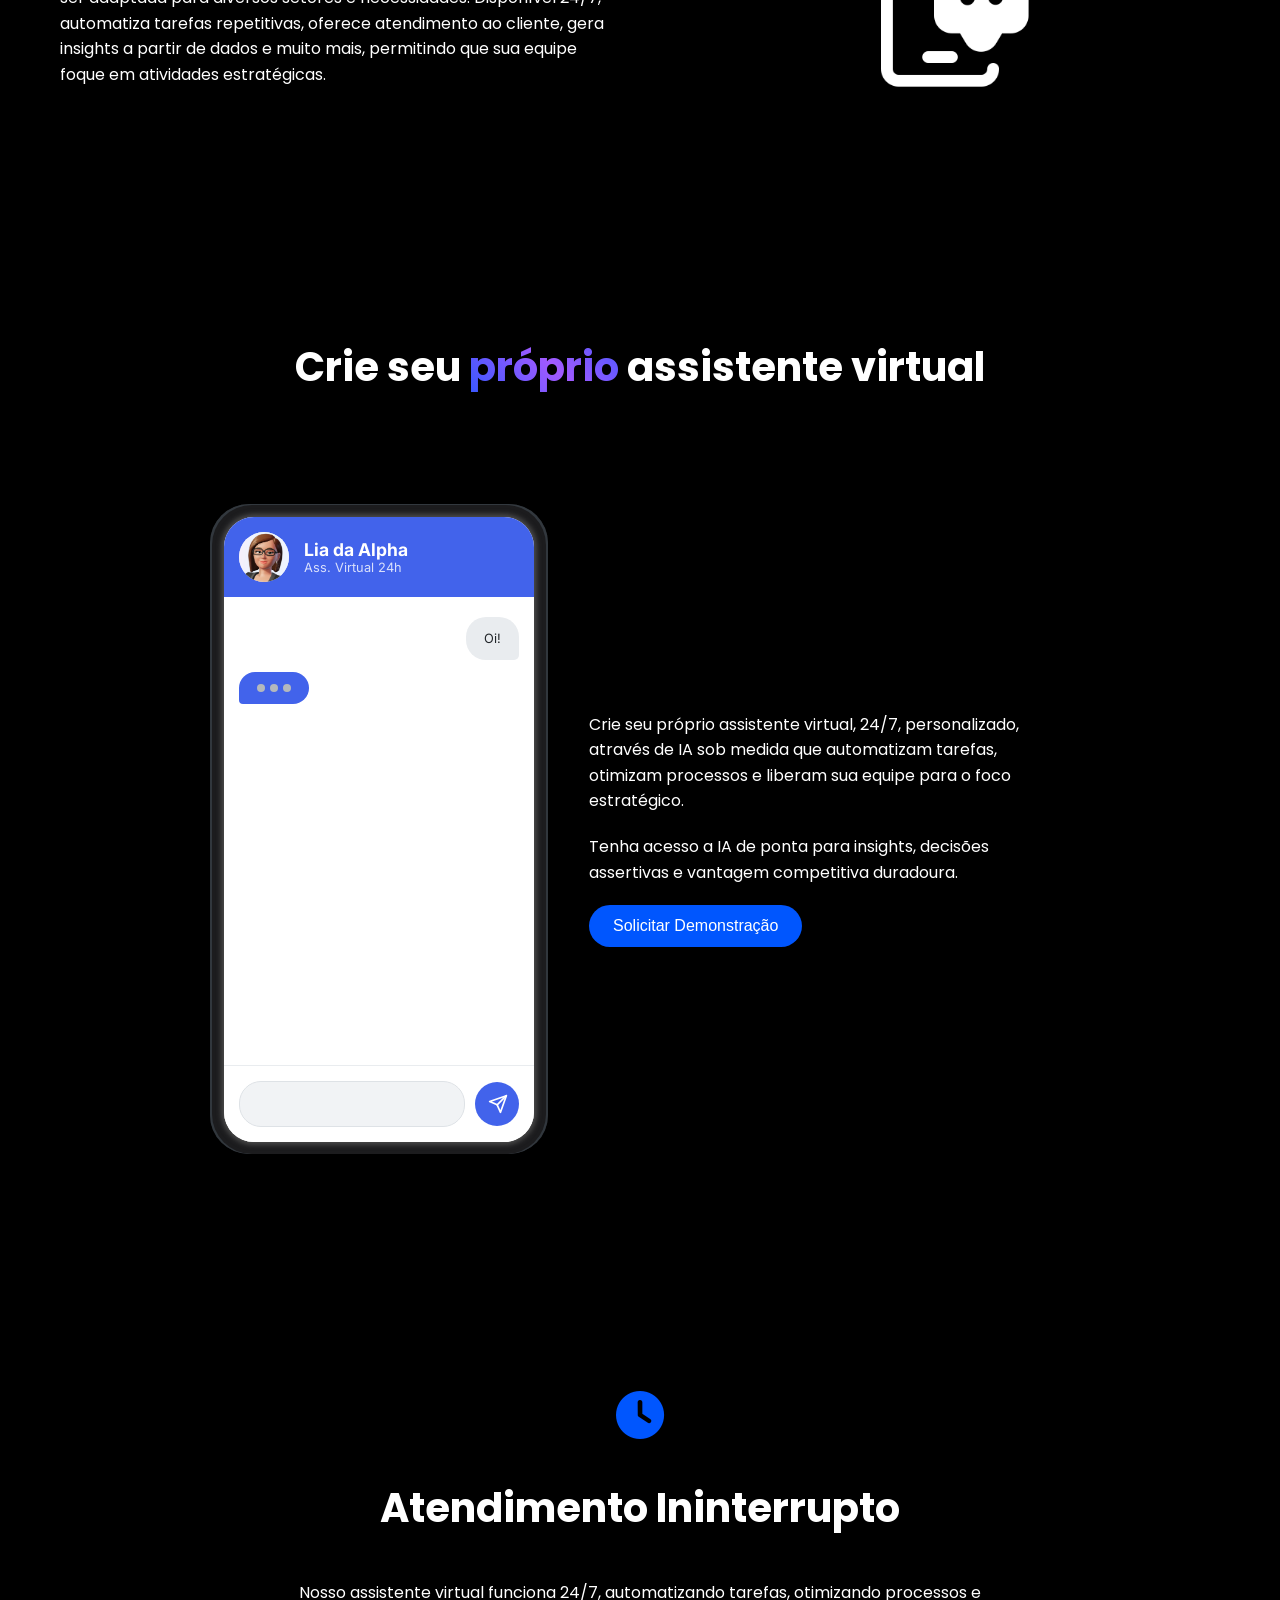
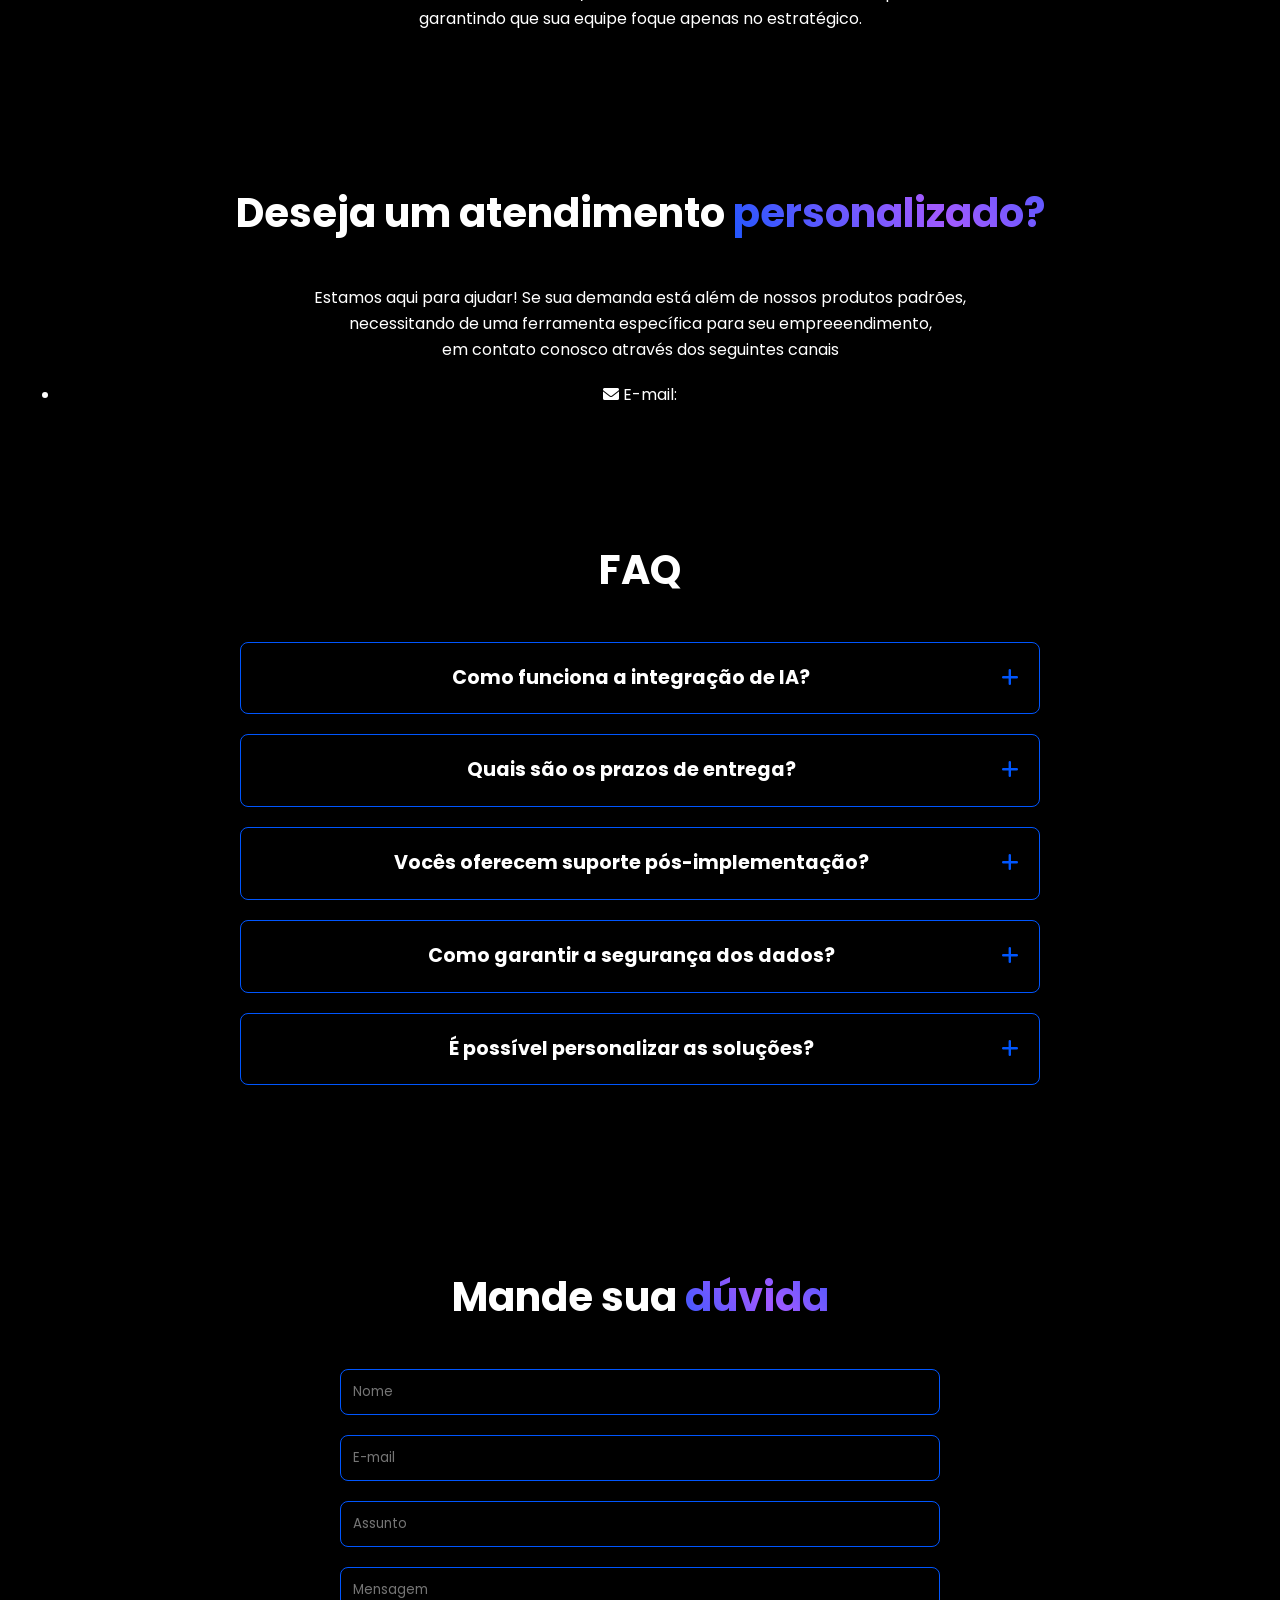
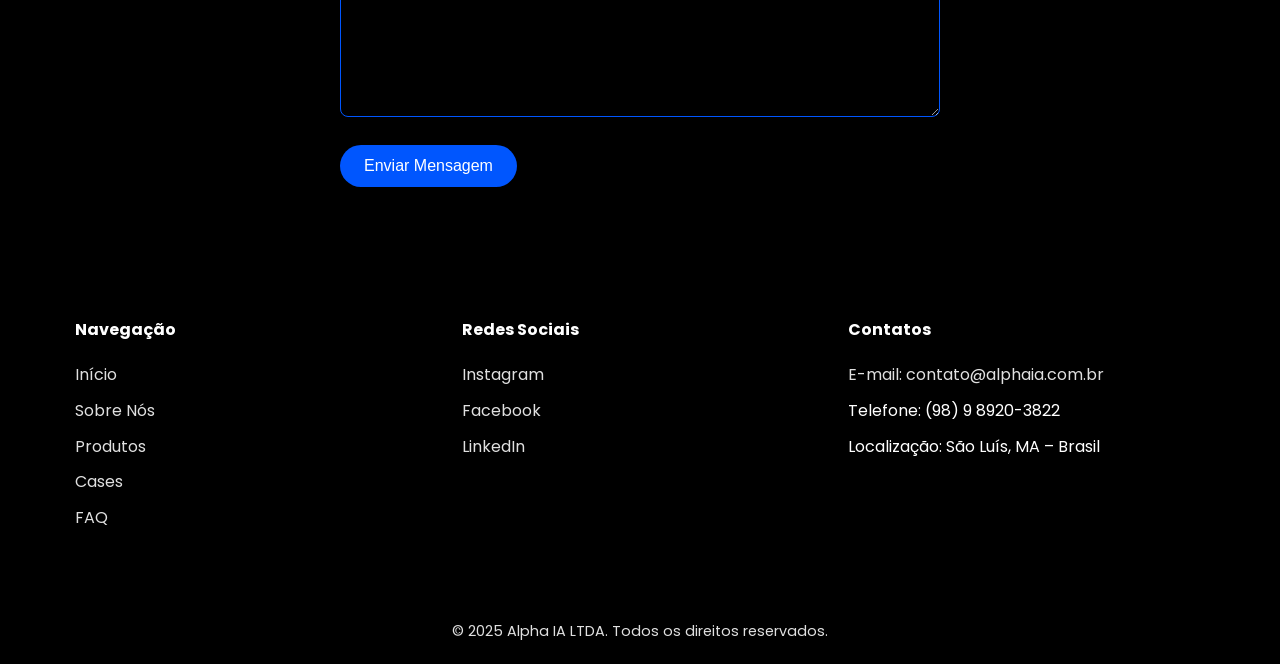
==== commit 36e7e916: "feat: replace carousel with stacked cards layout, add scroll progress bar, and implement custom mous" ====
--- a/index.html
+++ b/index.html
@@ -12,6 +12,7 @@
     <meta name="theme-color" content="gradient-text #1a1a1a, #a25aff, #0056fe">
 </head>
 <body>
+    <div class="custom-cursor"></div>
     <!-- Cabeçalho -->
     <header id="header">
         
@@ -156,47 +157,64 @@
     <section id="cases" class="cases">
         <div class="container">
             <h2>Conheça os nossos <span class="gradient-text">cases</span> de sucesso</h2>
-            <div class="carousel">
-                <div class="carousel-container">
-                    <div class="carousel-item">
-                        <div class="case-content">
-                            <div class="case-image">
-                                <img src="images/Alpha.png" alt="Portal do Educador">
-                            </div>
-                            <div class="case-text">
-                                <h3>Portal do Educador</h3>
-                                <p>Implementação bem-sucedida em rede de escolas, resultando em aumento de 30% na eficiência dos processos.</p>
-                                <button class="btn btn-outline play-video" data-video="video1">Assistir Vídeo</button>
-                            </div>
+            <div class="stacked-cards">
+                <div class="stacked-card card-blue">
+                    <div class="card-content">
+                        <h3>Portal do Educador</h3>
+                        <p>Eficiência aumentada em 30% em redes de ensino através de automação inteligente.</p>
+                        <div class="card-footer">
+                            <button class="btn-play play-video" data-video="video1"><i class="fas fa-play"></i></button>
                         </div>
                     </div>
-                    <div class="carousel-item">
-                        <div class="case-content">
-                            <div class="case-image">
-                                <img src="images/Alpha.png" alt="Portal da Gestão">
-                            </div>
-                            <div class="case-text">
-                                <h3>Portal da Gestão</h3>
-                                <p>Empresa do setor financeiro reduziu custos operacionais em 25% após implementação.</p>
-                                <button class="btn btn-outline play-video" data-video="video2">Assistir Vídeo</button>
-                            </div>
+                </div>
+                <div class="stacked-card card-purple">
+                    <div class="card-content">
+                        <h3>Portal da Gestão</h3>
+                        <p>Redução de 25% nos custos operacionais com dashboards de análise preditiva.</p>
+                        <div class="card-footer">
+                            <button class="btn-play play-video" data-video="video2"><i class="fas fa-play"></i></button>
                         </div>
                     </div>
-                    <div class="carousel-item">
-                        <div class="case-content">
-                            <div class="case-image">
-                                <img src="images/Alpha.png" alt="Assistente Virtual">
-                            </div>
-                            <div class="case-text">
-                                <h3>Assistente Virtual</h3>
-                                <p>Atendimento 24/7 resultou em aumento de 40% na satisfação dos clientes.</p>
-                                <button class="btn btn-outline play-video" data-video="video3">Assistir Vídeo</button>
-                            </div>
+                </div>
+                <div class="stacked-card card-black">
+                    <div class="card-content">
+                        <h3>Portal da Gestão Educacional</h3>
+                        <p>Integração total entre administrativo e pedagógico para instituições de ensino.</p>
+                        <div class="card-footer">
+                            <button class="btn-play play-video" data-video="video3"><i class="fas fa-play"></i></button>
                         </div>
                     </div>
                 </div>
-                <button class="carousel-btn prev"><i class="fas fa-chevron-left"></i></button>
-                <button class="carousel-btn next"><i class="fas fa-chevron-right"></i></button>
+                <div class="stacked-card card-white">
+                    <div class="card-content">
+                        <h3>S.I.G.I.S</h3>
+                        <p>Gestão centralizada de grandes volumes de dados com máxima segurança e escala.</p>
+                        <div class="card-footer">
+                            <button class="btn-play play-video" data-video="video1"><i class="fas fa-play"></i></button>
+                        </div>
+                    </div>
+                </div>
+                <div class="stacked-card card-blue">
+                    <div class="card-content">
+                        <h3>SIMPLES</h3>
+                        <p>Otimização de processos hospitalares e planejamento estratégico em saúde.</p>
+                        <div class="card-footer">
+                            <button class="btn-play play-video" data-video="video2"><i class="fas fa-play"></i></button>
+                        </div>
+                    </div>
+                </div>
+                <div class="stacked-card card-purple">
+                    <div class="card-content">
+                        <h3>Assistente Virtual</h3>
+                        <p>Aumento de 40% na satisfação do cliente com atendimento inteligente 24/7.</p>
+                        <div class="card-footer">
+                            <button class="btn-play play-video" data-video="video3"><i class="fas fa-play"></i></button>
+                        </div>
+                    </div>
+                </div>
+            </div>
+            <div class="scroll-progress-container">
+                <div class="scroll-progress-bar"></div>
             </div>
         </div>
     </section>
--- a/css/styles.css
+++ b/css/styles.css
@@ -13,14 +13,14 @@
     --azul-principal: #0056fe;
     --azul-escuro: #0d47a1;
     --azul-claro: #64b5f6;
-    --fundo-escuro: rgb(28, 28, 28);
-    --fundo-escuro-secundario: #1b1b1b;
-    --fundo-escuro-terciario: #252525;
+    --fundo-escuro: #000000;
+    --fundo-escuro-secundario: #000000;
+    --fundo-escuro-terciario: #000000;
     --texto-claro: #ffffff;
     --texto-secundario: #e0e0e0;
-    --cinza-claro:#1b1b1b;
-    --cinza-medio: #1b1b1b;
-    --sombra-escura: 0 2px 3px #1b1b1b;
+    --cinza-claro: #000000;
+    --cinza-medio: #000000;
+    --sombra-escura: 0 2px 3px #000000;
     --sombra-roxa: 0 0 15px rgba(108, 78, 227, 0.5);
     --transicao: all 0.3s ease;
 }
@@ -36,6 +36,31 @@
     color: var(--texto-claro);
     line-height: 1.6;
     overflow-x: hidden;
+    cursor: none;
+}
+
+/* Custom Cursor */
+.custom-cursor {
+    width: 12px;
+    height: 12px;
+    background-color: white;
+    border-radius: 50%;
+    position: fixed;
+    pointer-events: none;
+    z-index: 9999;
+    mix-blend-mode: difference;
+    transition: transform 0.1s ease-out;
+    transform: translate(-50%, -50%);
+}
+
+/* Re-hide default cursor for interactive elements */
+a,
+button,
+.btn,
+.faq-pergunta,
+#chat-icon,
+.carousel-btn {
+    cursor: none;
 }
 
 .container {
@@ -50,7 +75,12 @@
     position: relative;
 }
 
-h1, h2, h3, h4, h5, h6 {
+h1,
+h2,
+h3,
+h4,
+h5,
+h6 {
     margin-bottom: 20px;
     font-weight: 700;
 }
@@ -90,6 +120,7 @@
     0% {
         background-position: 0% 50%;
     }
+
     100% {
         background-position: 200% 50%;
     }
@@ -101,7 +132,7 @@
     -webkit-background-clip: text;
     background-clip: text;
     -webkit-text-fill-color: transparent;
-    animation: gradient 5s linear infinite alternate; 
+    animation: gradient 5s linear infinite alternate;
     display: inline-block;
     font-weight: 700;
 }
@@ -127,15 +158,15 @@
 .btn-primary:hover {
     background-color: #0056fe;
     transform: height 15px;
-    
+
 }
 
 .btn-outline {
     background-color: transparent;
     color: var(--texto-claro);
     border: 2px solid transparent;
-    background: linear-gradient(var(--fundo-escuro), var(--fundo-escuro)) padding-box,
-                linear-gradient(90deg, var(--roxo-principal), var(--azul-principal)) border-box;
+    background: linear-gradient(#000000, #000000) padding-box,
+        linear-gradient(90deg, var(--roxo-principal), var(--azul-principal)) border-box;
 }
 
 .btn-outline:hover {
@@ -171,10 +202,12 @@
         transform: scale(1);
         box-shadow: 0 0 0 0 rgba(108, 78, 227, 0.7);
     }
+
     70% {
         transform: scale(1.05);
         box-shadow: 0 0 0 10px rgba(108, 78, 227, 0);
     }
+
     100% {
         transform: scale(1);
         box-shadow: 0 0 0 0 rgba(108, 78, 227, 0);
@@ -188,16 +221,19 @@
     left: 0;
     width: 100%;
     z-index: 1000;
-    background-color: transparent; /* Começa invisível */
-    backdrop-filter: blur(40px);
+    background-color: transparent;
+    /* Começa invisível */
+    backdrop-filter: blur(0px);
     box-shadow: none;
     padding: 15px 0;
-    transition: background-color 0.3s, box-shadow 0.3s;
+    transition: background-color 0.3s, box-shadow 0.3s, backdrop-filter 0.3s;
 }
 
 header.header-scrolled {
-    background-color: #1a1a1ab8; /* Ou a cor desejada */
-    box-shadow: 0 2px 8px rgba(0,0,0,0.15);
+    background-color: #000000b8;
+    /* Ou a cor desejada */
+    backdrop-filter: blur(40px);
+    box-shadow: 0 2px 8px rgba(0, 0, 0, 0.15);
 }
 
 header .container {
@@ -252,7 +288,7 @@
     left: 0;
     width: 0;
     height: 2px;
- 
+
     transition: var(--transicao);
 }
 
@@ -295,9 +331,11 @@
 .menu-mobile.active .bar:nth-child(1) {
     transform: translateY(8px) rotate(45deg);
 }
+
 .menu-mobile.active .bar:nth-child(2) {
     opacity: 0;
 }
+
 .menu-mobile.active .bar:nth-child(3) {
     transform: translateY(-10px) rotate(-45deg);
 }
@@ -305,9 +343,11 @@
 .menu-mobile.active .bar:nth-child(1) {
     transform: rotate(45deg) translate(5px, 5px);
 }
+
 .menu-mobile.active .bar:nth-child(2) {
     opacity: 0;
 }
+
 .menu-mobile.active .bar:nth-child(3) {
     transform: rotate(-45deg) translate(5px, -5px);
 }
@@ -315,8 +355,9 @@
 @media (max-width: 768px) {
     .menu-mobile {
         display: flex !important;
-   
-    }
+
+    }
+
     .header-btn {
         display: none !important;
     }
@@ -344,6 +385,7 @@
     margin-top: 15px;
     text-align: center;
 }
+
 .menu {
     display: flex;
     list-style: none;
@@ -371,7 +413,8 @@
 }*/
 
 .logos-parceiros {
-    padding: 0 0 50px 0; /* Espaço só abaixo das logos */
+    padding: 0 0 50px 0;
+    /* Espaço só abaixo das logos */
     display: flex;
     justify-content: center;
     align-items: center;
@@ -389,17 +432,20 @@
     filter: brightness(1.2);
     transform: scale(1.05);
 }
+
 @media (max-width: 1000px) {
     .logos-parceiros {
         margin-top: 5px;
         padding: 20px;
         gap: 20px;
     }
-        .logo-parceiro {
-        height: 15px; /* Aumenta o tamanho das logos em telas menores */
-    }
-        
-    }
+
+    .logo-parceiro {
+        height: 15px;
+        /* Aumenta o tamanho das logos em telas menores */
+    }
+
+}
 
 
 /* Hero */
@@ -423,17 +469,18 @@
     margin-bottom: 20px;
     position: relative;
     z-index: 2;
-    text-align: center;       /* Já centraliza o conteúdo do hero */
+    text-align: center;
+    /* Já centraliza o conteúdo do hero */
 }
 
 .hero h1 {
     font-size: 75px;
     margin-bottom: 25px;
     animation: fadeInUp 1s ease;
-    
-}
-
-.mobile-quebra{
+
+}
+
+.mobile-quebra {
     display: none;
 }
 
@@ -441,27 +488,38 @@
 
 @media (max-width: 768px) {
 
-    .hero .container{
-  
-        padding-top: 80px; /* Menos espaço acima em telas menores */
-        padding-bottom: 10px; /* Menos espaço abaixo em telas menores */
-    }
-.hero{ 
-    min-height: 80vh;
-
-        padding-top: 40px; /* Menos espaço acima em telas menores */
-        padding-bottom: 20px; /* Menos espaço abaixo em telas menores */
-    }
+    .hero .container {
+
+        padding-top: 80px;
+        /* Menos espaço acima em telas menores */
+        padding-bottom: 10px;
+        /* Menos espaço abaixo em telas menores */
+    }
+
+    .hero {
+        min-height: 80vh;
+
+        padding-top: 40px;
+        /* Menos espaço acima em telas menores */
+        padding-bottom: 20px;
+        /* Menos espaço abaixo em telas menores */
+    }
+
     .hero h1 {
-        font-size:35px; /* Tamanho menor em telas menores */
-    }
-    .hero p{
-        font-size: 1rem; /* Tamanho menor em telas menores */
-    }
-    .mobile-quebra{
+        font-size: 35px;
+        /* Tamanho menor em telas menores */
+    }
+
+    .hero p {
+        font-size: 1rem;
+        /* Tamanho menor em telas menores */
+    }
+
+    .mobile-quebra {
         display: inline;
     }
-    .desktop-quebra{
+
+    .desktop-quebra {
         display: none;
     }
 }
@@ -474,7 +532,7 @@
 }
 
 .hero-buttons {
-   
+
     margin-top: 40px;
     display: flex;
     justify-content: center;
@@ -491,7 +549,7 @@
 
 /* Sobre */
 .sobre {
-    background-color: #1a1a1a;
+    background-color: #000000;
     position: relative;
 }
 
@@ -527,13 +585,14 @@
     content: '';
     position: absolute;
     inset: 0;
-    padding: 2px; /* Espessura da borda */
+    padding: 2px;
+    /* Espessura da borda */
     border-radius: 10px;
     background: linear-gradient(90deg, #a25aff, #0056fe, var(--roxo-principal));
     background-size: 200% auto;
     animation: gradient 3s linear infinite;
-    -webkit-mask: 
-        linear-gradient(#fff 0 0) content-box, 
+    -webkit-mask:
+        linear-gradient(#fff 0 0) content-box,
         linear-gradient(#fff 0 0);
     -webkit-mask-composite: xor;
     mask-composite: exclude;
@@ -541,7 +600,7 @@
     z-index: 2;
 }
 
-.card > * {
+.card>* {
     position: relative;
     z-index: 3;
 }
@@ -656,84 +715,202 @@
 
 /* Cases */
 .cases {
-    background-color: var(--fundo-escuro);
-    position: relative;
-}
-
-.carousel {
-    position: relative;
-    margin-top: 40px;
-    overflow: hidden;
-}
-
-.carousel-container {
-    display: flex;
-    transition: transform 0.5s ease;
-}
-
-.carousel-item {
-    min-width: 100%;
-    padding: 0 20px;
-}
-
-.case-content {
-    display: flex;
-    align-items: center;
-    background-color: var(--fundo-escuro-terciario);
+    background-color: #000000;
+    position: relative;
+    padding: 100px 0;
+    /* Remover overflow hidden para não quebrar blur no mobile em alguns casos */
+}
+
+/* Efeito de fade nas laterais usando gradiente por cima (evita bug do backdrop-filter causado por mask-image) */
+.cases .container {
+    position: relative;
+}
+
+.cases .container::before,
+.cases .container::after {
+    content: "";
+    position: absolute;
+    top: 0;
+    bottom: 0;
+    width: 15vw;
+    max-width: 150px;
+    z-index: 10;
+    pointer-events: none;
+}
+
+.cases .container::before {
+    left: 0;
+    background: linear-gradient(to right, #000000 10%, transparent);
+}
+
+.cases .container::after {
+    right: 0;
+    background: linear-gradient(to left, #000000 10%, transparent);
+}
+
+.stacked-cards {
+    display: flex;
+    justify-content: flex-start;
+    align-items: center;
+    padding: 120px 10vw;
+    flex-wrap: nowrap;
+    overflow-x: auto;
+    overflow-y: visible;
+    scrollbar-width: none;
+    -ms-overflow-style: none;
+    position: relative;
+    width: 100%;
+    /* Scroll Snap */
+    scroll-snap-type: x mandatory;
+    scroll-behavior: smooth;
+}
+
+.stacked-cards::-webkit-scrollbar {
+    display: none;
+}
+
+.stacked-card {
+    min-width: 300px;
+    max-width: 300px;
+    height: 420px;
+    border-radius: 40px;
+    padding: 40px;
+    margin-left: -100px;
+    transition: all 0.4s cubic-bezier(0.175, 0.885, 0.32, 1.275);
+    display: flex;
+    flex-direction: column;
+    box-shadow: -10px 10px 30px rgba(0, 0, 0, 0.3);
+    position: relative;
+    cursor: pointer;
+    z-index: 1;
+    flex-shrink: 0;
+    transform: translateZ(0);
+    /* Força a aceleração de hardware e corrige o bug do backdrop-filter no Chrome/Safari */
+    /* Glassmorphism */
+    backdrop-filter: blur(40px);
+    -webkit-backdrop-filter: blur(40px);
+    border: 1px solid rgba(255, 255, 255, 0.1);
+    /* Scroll Snap Alignment */
+    scroll-snap-align: center;
+}
+
+.stacked-card:first-child {
+    margin-left: 0;
+}
+
+.stacked-card:hover {
+    transform: translateY(-50px) scale(1.08) rotate(-2deg) translateZ(0);
+    z-index: 100;
+    margin-right: 60px;
+    box-shadow: 0 30px 60px rgba(0, 0, 0, 0.5);
+    border-color: rgba(255, 255, 255, 0.3);
+}
+
+.card-content h3 {
+    font-size: 1.8rem;
+    margin-bottom: 20px;
+    font-weight: 700;
+    line-height: 1.1;
+}
+
+.card-content p {
+    font-size: 1rem;
+    opacity: 0.9;
+    margin-bottom: 30px;
+}
+
+.card-footer {
+    margin-top: auto;
+    display: flex;
+    justify-content: flex-end;
+}
+
+.btn-play {
+    width: 50px;
+    height: 50px;
+    border-radius: 50%;
+    border: none;
+    background: rgba(255, 255, 255, 0.2);
+    backdrop-filter: blur(10px);
+    color: inherit;
+    font-size: 1.1rem;
+    cursor: pointer;
+    display: flex;
+    align-items: center;
+    justify-content: center;
+    transition: var(--transicao);
+}
+
+.btn-play:hover {
+    background: rgba(255, 255, 255, 0.4);
+    transform: scale(1.1);
+}
+
+/* Colors with Transparency for Glassmorphism */
+.card-blue {
+    background-color: rgba(0, 86, 254, 0.8);
+}
+
+.card-purple {
+    background: linear-gradient(135deg, rgba(108, 78, 227, 0.8), rgba(162, 90, 255, 0.8));
+}
+
+.card-black {
+    background-color: rgba(26, 26, 26, 0.8);
+}
+
+.card-white {
+    background-color: rgba(255, 255, 255, 0.8);
+    color: #000000;
+}
+
+.card-white .btn-play {
+    background: rgba(0, 0, 0, 0.1);
+}
+
+/* Scroll Progress Bar */
+.scroll-progress-container {
+    width: 200px;
+    height: 4px;
+    background: rgba(255, 255, 255, 0.1);
+    margin: 40px auto 0;
     border-radius: 10px;
     overflow: hidden;
-    box-shadow: var(--sombra-escura);
-}
-
-.case-image {
-    flex: 1;
-    max-width: 40%;
-    padding: 20px;
-}
-
-.case-text {
-    flex: 1.5;
-    padding: 30px;
-}
-
-.carousel-btn {
-    position: absolute;
-    top: 50%;
-    transform: translateY(-50%);
-    background-color: var(--roxo-principal);
-    color: var(--texto-claro);
-    border: none;
-    width: 40px;
-    height: 40px;
-    border-radius: 50%;
-    display: flex;
-    align-items: center;
-    justify-content: center;
-    cursor: pointer;
-    z-index: 10;
-    transition: var(--transicao);
-}
-
-.carousel-btn:hover {
-    background-color: var(--roxo-escuro);
-}
-
-.prev {
-    left: 10px;
-}
-
-.next {
-    right: 10px;
+    position: relative;
+}
+
+.scroll-progress-bar {
+    width: 0%;
+    height: 100%;
+    background: linear-gradient(90deg, var(--roxo-principal), var(--azul-principal));
+    transition: width 0.1s ease;
+}
+
+@media (max-width: 768px) {
+    .stacked-cards {
+        padding: 80px 40px;
+    }
+
+    .stacked-card {
+        min-width: 260px;
+        height: 380px;
+        margin-left: -120px;
+        padding: 30px;
+    }
+
+    .card-content h3 {
+        font-size: 1.5rem;
+    }
 }
 
 /* Produto Detalhe */
 .produto-detalhe {
     padding: 100px 0;
-    background-color: #1a1a1a;
+    background-color: #000000;
 }
 
 .produto-detalhe:nth-child(odd) {
-    background-color: #1a1a1a;
+    background-color: #000000;
 }
 
 .produto-detalhe-content {
@@ -762,7 +939,8 @@
 
 .video-placeholder {
     width: 100%;
-    padding-bottom: 56.25%; /* 16:9 */
+    padding-bottom: 56.25%;
+    /* 16:9 */
     position: relative;
     background-color: var(--fundo-escuro-terciario);
     border-radius: 10px;
@@ -780,10 +958,10 @@
 
 /* Assistente Virtual */
 .assistente-virtual {
-    background-color: #1a1a1a;
+    background-color: #000000;
     position: relative;
     overflow: hidden;
-    
+
 }
 
 .assistente-content {
@@ -796,9 +974,9 @@
 }
 
 .assistente-text {
-    
+
     width: auto;
-    padding: 20px; 
+    padding: 20px;
     flex: 0 0 45%;
     margin: 0;
 }
@@ -836,9 +1014,12 @@
 }
 
 @keyframes float {
-    0%, 100% {
+
+    0%,
+    100% {
         transform: translateY(0);
     }
+
     50% {
         transform: translateY(-20px);
     }
@@ -846,7 +1027,7 @@
 
 /* Atendimento */
 .atendimento {
-    background-color: #1a1a1a;
+    background-color: #000000;
     text-align: center;
     position: relative;
 }
@@ -867,12 +1048,19 @@
 }
 
 @keyframes bounce {
-    0%, 20%, 50%, 80%, 100% {
+
+    0%,
+    20%,
+    50%,
+    80%,
+    100% {
         transform: translateY(0);
     }
+
     40% {
         transform: translateY(-20px);
     }
+
     60% {
         transform: translateY(-10px);
     }
@@ -881,19 +1069,21 @@
 
 
 /* personalizados */
-.personalizado{
-    background-color: #1a1a1a;
+.personalizado {
+    background-color: #000000;
     padding: 50px 0;
     position: relative;
     text-align: center;
 }
-.personalizado p{
+
+.personalizado p {
     display: flex;
     justify-content: center;
     align-items: center;
     color: var(--texto-claro);
     margin-bottom: 20px;
 }
+
 /* FAQ */
 .faq {
     background-color: var(--fundo-escuro-secundario);
@@ -973,7 +1163,8 @@
     margin-bottom: 20px;
 }
 
-input, textarea {
+input,
+textarea {
     width: 100%;
     padding: 12px;
     border: 1px solid var(--azul-principal);
@@ -988,7 +1179,8 @@
     resize: vertical;
 }
 
-input:focus, textarea:focus {
+input:focus,
+textarea:focus {
     outline: none;
     border-color: var(--roxo-principal);
     box-shadow: 0 0 0 2px rgba(108, 78, 227, 0.2);
@@ -1042,7 +1234,7 @@
 }
 
 .copyright {
-    background-color: #1a1a1a;
+    background-color: #000000;
     padding: 20px 0;
     margin-top: 30px;
     text-align: center;
@@ -1077,9 +1269,12 @@
 }
 
 @keyframes bounce-chat {
-    0%, 100% {
+
+    0%,
+    100% {
         transform: translateY(0);
     }
+
     50% {
         transform: translateY(-10px);
     }
@@ -1213,6 +1408,7 @@
         opacity: 0;
         transform: translateY(-50px);
     }
+
     to {
         opacity: 1;
         transform: translateY(0);
@@ -1236,7 +1432,8 @@
 
 .modal-video-container {
     position: relative;
-    padding-bottom: 56.25%; /* 16:9 */
+    padding-bottom: 56.25%;
+    /* 16:9 */
     height: 0;
     overflow: hidden;
 }
@@ -1255,6 +1452,7 @@
         opacity: 0;
         transform: translateY(30px);
     }
+
     to {
         opacity: 1;
         transform: translateY(0);
@@ -1277,32 +1475,32 @@
     h1 {
         font-size: 2.5rem;
     }
-    
+
     h2 {
         font-size: 2rem;
     }
-    
+
     .assistente-content {
         flex-direction: column-reverse;
     }
-    
+
     .case-content {
         flex-direction: column;
     }
-    
+
     .case-image {
         max-width: 100%;
     }
-    
+
     .produto-detalhe-content,
     .produto-detalhe-content.reverse {
         flex-direction: column;
     }
-    
+
     .footer-links {
         flex-direction: column;
     }
-    
+
     .footer-column {
         margin-bottom: 30px;
     }
@@ -1319,41 +1517,47 @@
         left: 0;
         width: 100vw;
         height: 100vh;
-        background: rgba(26, 26, 26, 0.983); /* translúcido */
+        background: rgba(0, 0, 0, 0.983);
+        /* translúcido */
         backdrop-filter: blur(40px);
-        -webkit-backdrop-filter: blur(40px); /* para Safari/Chrome */
+        -webkit-backdrop-filter: blur(40px);
+        /* para Safari/Chrome */
         box-shadow: none;
         padding: 0;
         margin: 0;
         max-height: 0;
         opacity: 0;
         overflow: hidden;
-        transition: max-height 0.4s cubic-bezier(.4,0,.2,1), opacity 0.3s;
+        transition: max-height 0.4s cubic-bezier(.4, 0, .2, 1), opacity 0.3s;
         z-index: 2000;
         pointer-events: none;
     }
+
     .menu.active {
         max-height: 100vh;
         opacity: 1;
         pointer-events: auto;
         padding: 0;
-        background-color: #1a1a1afd;
+        background-color: #000000fd;
         backdrop-filter: blur(40px);
         -webkit-backdrop-filter: blur(40px);
     }
+
     .menu li {
         margin: 1px 50px;
         text-align: left;
         align-items: left;
         padding: 0px 20px;
-    
-        
-    }
+
+
+    }
+
     .menu a {
         color: var(--texto-claro);
         font-size: 2rem;
         text-align: left;
     }
+
     .menu-mobile {
         display: block;
         margin-left: auto;
@@ -1361,6 +1565,7 @@
         z-index: 2200;
         background-color: transparent;
     }
+
     .header-btn {
         display: none !important;
     }
@@ -1370,19 +1575,19 @@
     section {
         padding: 60px 0;
     }
-    
+
     h1 {
         font-size: 1.8rem;
     }
-    
+
     h2 {
         font-size: 1.5rem;
     }
-    
+
     .btn {
         width: 100%;
     }
-    
+
     #chat-popup {
         left: 10px;
         right: 10px;
@@ -1391,10 +1596,11 @@
 }
 
 @media (max-width: 480px) {
+
     .assistente-image,
     .assistente-image iframe {
         width: 80vw;
-         /* Mantém a proporção 380x780 */
+        /* Mantém a proporção 380x780 */
         min-width: 79vw;
         min-height: 78vw;
         border-radius: 42px;
@@ -1429,14 +1635,17 @@
         opacity: 0;
         transform: translate(-50%, -50%) rotate(0deg);
     }
+
     10% {
         opacity: 1;
     }
+
     80% {
         transform: translate(-50%, 100vh) rotate(720deg);
     }
+
     100% {
         opacity: 0;
         transform: translate(-50%, 100vh) rotate(720deg);
     }
-}
+}
